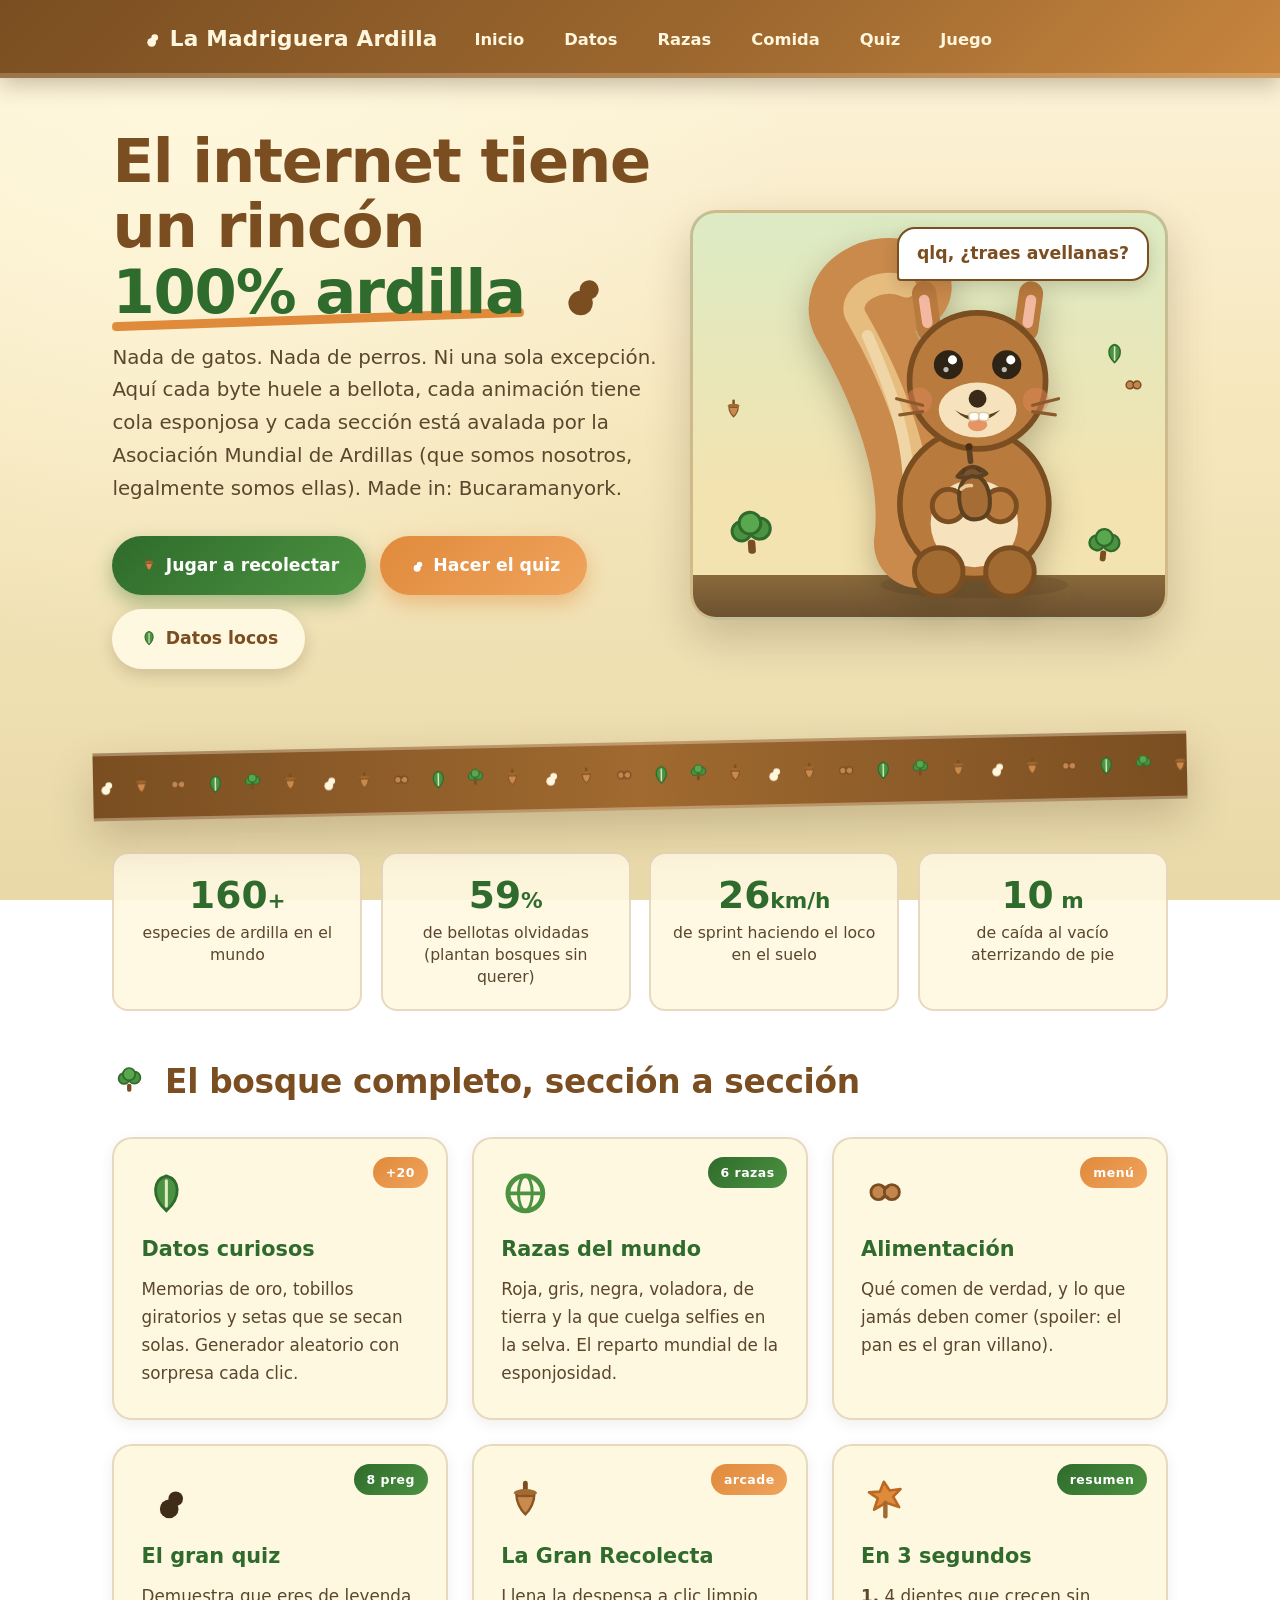
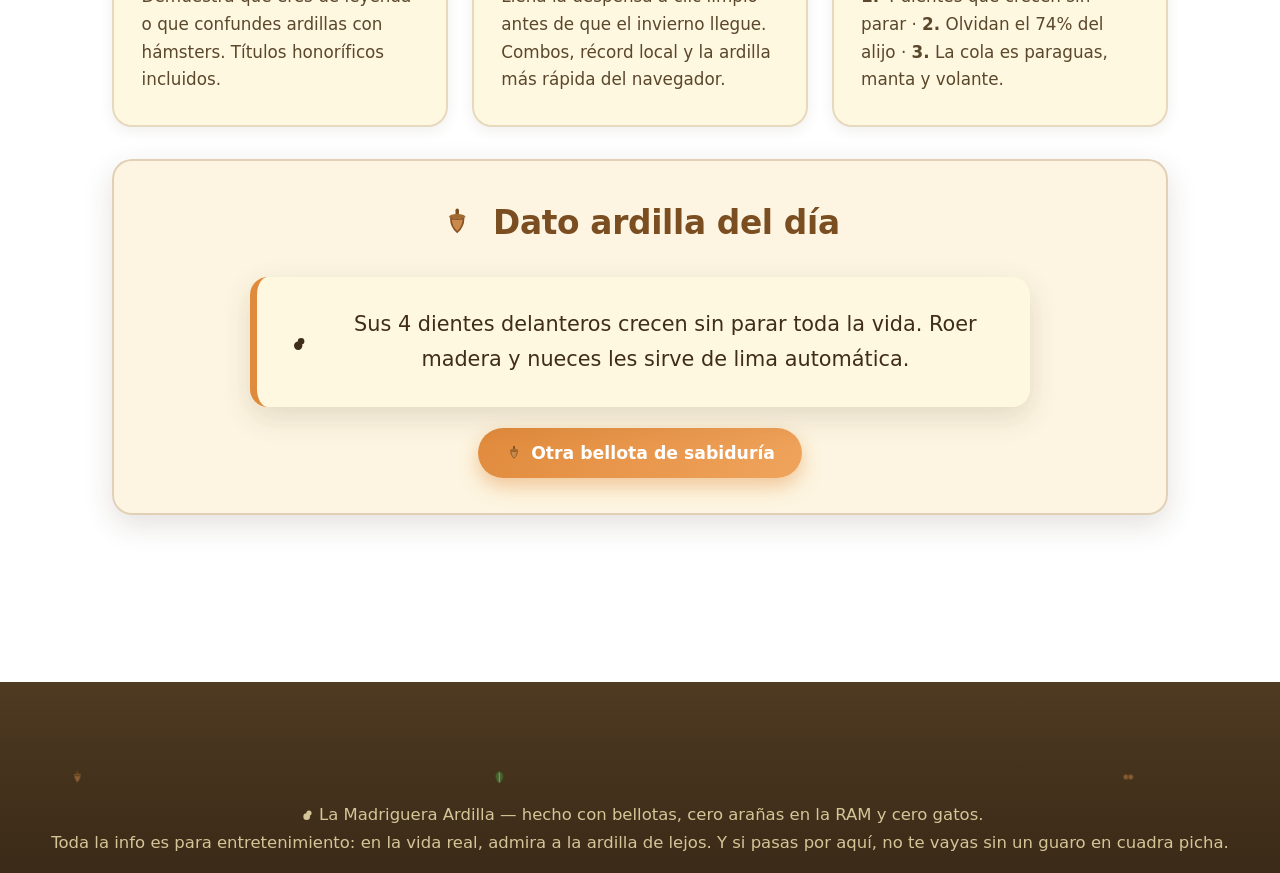
==== index.html @ 9e5cf8ba "Madriguera Ardilla: sitio ardilla pixel con jerga santandereana (Bucaramanyork)" ====
<!DOCTYPE html>
<html lang="es">
<head>
  <meta charset="UTF-8">
  <meta name="viewport" content="width=device-width, initial-scale=1.0">
  <title>La Madriguera Ardilla — el rincón 100% ardilla</title>
  <!-- favicon pixel art de Sara -->
  <link rel="icon" type="image/png" sizes="16x16" href="squirreeeel-favicon-16.png">
  <link rel="icon" type="image/png" sizes="32x32" href="squirreeeel-favicon-32.png">
  <link rel="icon" type="image/png" href="squirreeeel-favicon.png">
  <link rel="stylesheet" href="style.css">
</head>
<body>
  <span class="hoja-cae"><svg class='ico' aria-hidden='true'><use href='#i-hoja'/></svg></span><span class="hoja-cae"><svg class='ico' aria-hidden='true'><use href='#i-bellota'/></svg></span>
  <span class="hoja-cae"><svg class='ico' aria-hidden='true'><use href='#i-hoja-arce'/></svg></span><span class="hoja-cae"><svg class='ico' aria-hidden='true'><use href='#i-bellota'/></svg></span>
  <span class="hoja-cae"><svg class='ico' aria-hidden='true'><use href='#i-hoja'/></svg></span><span class="hoja-cae"><svg class='ico' aria-hidden='true'><use href='#i-hoja-arce'/></svg></span>

  <header>
    <nav>
      <a class="brand" href="index.html"><span class="logo-emoji"><svg class='ico' aria-hidden='true'><use href='#i-ardilla'/></svg></span> La Madriguera Ardilla</a>
      <a class="enlace" href="index.html">Inicio</a>
      <a class="enlace" href="datos.html">Datos</a>
      <a class="enlace" href="razas.html">Razas</a>
      <a class="enlace" href="comida.html">Comida</a>
      <a class="enlace" href="quiz.html">Quiz</a>
      <a class="enlace" href="juego.html">Juego</a>
    </nav>
    <div class="barra-scroll"><i id="barra"></i></div>
  </header>

  <main>
    <section class="hero">
      <div class="revelar visible">
        <h1>El internet tiene un rincón <span class="subraya">100% ardilla</span> <svg class='ico' aria-hidden='true'><use href='#i-ardilla'/></svg></h1>
        <p class="texto-hero">
          Nada de gatos. Nada de perros. Ni una sola excepción. Aquí cada byte huele a
          bellota, cada animación tiene cola esponjosa y cada sección está avalada por
          la Asociación Mundial de Ardillas (que somos nosotros, legalmente somos ellas). Made in: Bucaramanyork.
        </p>
        <div class="botones">
          <a class="btn btn-verde" href="juego.html"><span class="aguijon"><svg class='ico' aria-hidden='true'><use href='#i-bellota'/></svg></span> Jugar a recolectar</a>
          <a class="btn btn-naranja" href="quiz.html"><span class="aguijon"><svg class='ico' aria-hidden='true'><use href='#i-ardilla'/></svg></span> Hacer el quiz</a>
          <a class="btn btn-crema" href="datos.html"><span class="aguijon"><svg class='ico' aria-hidden='true'><use href='#i-hoja'/></svg></span> Datos locos</a>
        </div>
      </div>

      <div class="escena revelar visible">
        <span class="flotador" style="left:6%;bottom:46%;animation-delay:0.6s"><svg class='ico' aria-hidden='true'><use href='#i-bellota'/></svg></span>
        <span class="flotador" style="right:8%;top:30%;animation-delay:1.4s"><svg class='ico' aria-hidden='true'><use href='#i-hoja'/></svg></span>
        <span class="flotador" style="right:4%;bottom:52%;animation-delay:2s"><svg class='ico' aria-hidden='true'><use href='#i-cacahuete'/></svg></span>
        <span class="arbol"><svg class='ico' aria-hidden='true'><use href='#i-arbol'/></svg></span>
        <span class="arbol arbol2"><svg class='ico' aria-hidden='true'><use href='#i-arbol'/></svg></span>
        <div class="burbuja">qlq, ¿traes avellanas?</div>
                <svg class="mascota" viewBox="-5 0 210 228" xmlns="http://www.w3.org/2000/svg" role="img" aria-label="Ardilla mascota animada">
          <ellipse cx="128" cy="218" rx="58" ry="8" fill="#3a2a18" opacity="0.14"/>
          <g id="cola">
            <path d="M94 192 C 100 148 80 96 56 54 C 46 40 70 26 86 34" fill="none" stroke="#c98a4b" stroke-width="56" stroke-linecap="round"/>
            <path d="M94 192 C 100 148 80 96 56 54 C 46 40 70 26 86 34" fill="none" stroke="#e7bd7f" stroke-width="13" stroke-linecap="round"/>
            <path d="M87 170 C 90 134 78 100 62 64" fill="none" stroke="#f0d6a6" stroke-width="7" stroke-linecap="round"/>
          </g>
          <g id="cuerpo">
            <circle cx="128" cy="168" r="46" fill="#b97a3e" stroke="#7a4e21" stroke-width="3.5"/>
            <circle cx="128" cy="180" r="27" fill="#f6e3bd"/>
            <circle cx="106" cy="210" r="15" fill="#a06a30" stroke="#7a4e21" stroke-width="3"/>
            <circle cx="150" cy="210" r="15" fill="#a06a30" stroke="#7a4e21" stroke-width="3"/>
          </g>
          <g id="orejas">
            <path d="M100 60 L 97 38" stroke="#b97a3e" stroke-width="15" stroke-linecap="round" fill="none"/>
            <path d="M160 60 L 163 38" stroke="#b97a3e" stroke-width="15" stroke-linecap="round" fill="none"/>
            <path d="M99 56 L 97 42" stroke="#f2b8a0" stroke-width="6.5" stroke-linecap="round" fill="none"/>
            <path d="M161 56 L 163 42" stroke="#f2b8a0" stroke-width="6.5" stroke-linecap="round" fill="none"/>
          </g>
          <g id="cabeza">
            <circle cx="130" cy="92" r="42" fill="#b97a3e" stroke="#7a4e21" stroke-width="3.5"/>
            <ellipse cx="130" cy="110" rx="24" ry="17" fill="#f6e3bd"/>
            <circle cx="130" cy="103" r="5.5" fill="#3a2a18"/>
            <path d="M116 110 Q 128 118 144 110 Q 130 124 116 110 Z" fill="#5d4222"/>
            <ellipse cx="130" cy="119" rx="6" ry="4" fill="#e58a5a" opacity="0.9"/>
            <rect x="124.5" y="111.5" width="6" height="5" rx="1.8" fill="#fffdf4" stroke="#d8c9a8" stroke-width="0.8" transform="rotate(-5 127.5 111.5)"/>
            <rect x="131" y="111.5" width="6" height="5" rx="1.8" fill="#fffdf4" stroke="#d8c9a8" stroke-width="0.8" transform="rotate(5 134 111.5)"/>
            <g id="ojos">
              <circle cx="112" cy="82" r="9" fill="#2e2416"/>
              <circle cx="114.5" cy="79" r="2.8" fill="#fff"/>
              <circle cx="110.5" cy="85" r="1.6" fill="#fff" opacity="0.7"/>
              <circle cx="148" cy="82" r="9" fill="#2e2416"/>
              <circle cx="150.5" cy="79" r="2.8" fill="#fff"/>
              <circle cx="146.5" cy="85" r="1.6" fill="#fff" opacity="0.7"/>
            </g>
            <circle cx="94" cy="104" r="8" fill="#e58a5a" opacity="0.45"/>
            <circle cx="166" cy="104" r="8" fill="#e58a5a" opacity="0.45"/>
            <path d="M96 107 L 80 103 M96 111 L 82 113 M164 107 L 180 103 M164 111 L 178 113" stroke="#8a5a2b" stroke-width="2" fill="none" stroke-linecap="round"/>
          </g>
          <g id="brazos">
            <path d="M103 150 Q 101 164 113 169" stroke="#b97a3e" stroke-width="12" fill="none" stroke-linecap="round"/>
            <path d="M153 150 Q 155 164 143 169" stroke="#b97a3e" stroke-width="12" fill="none" stroke-linecap="round"/>
            <circle cx="112" cy="169" r="10" fill="#b97a3e" stroke="#7a4e21" stroke-width="3"/>
            <circle cx="144" cy="169" r="10" fill="#b97a3e" stroke="#7a4e21" stroke-width="3"/>
            <g transform="rotate(-6 128 164)">
              <path d="M128 150 C 117 152 117 170 121 174.5 C 124 178.5 132 178.5 135 174.5 C 139 170 139 152 128 150 Z" fill="#a56d35" stroke="#5d4222" stroke-width="2.5" stroke-linejoin="round"/>
              <path d="M119 150 Q 128 140 137 150 Q 131.5 152.5 128 150.5 Q 124.5 152.5 119 150 Z" fill="#7a5230" stroke="#5d4222" stroke-width="2.5" stroke-linejoin="round"/>
              <path d="M128 141.5 L 128 133" stroke="#5d4222" stroke-width="3.5" stroke-linecap="round"/>
              <circle cx="128" cy="132.5" r="2.2" fill="#4a2f15"/>
              <path d="M122 149 L 124.5 146 M133.5 149 L 131 146" stroke="#4a2f15" stroke-width="1.5" opacity="0.5"/>
              <path d="M120.5 158 Q 123.5 155.5 127 156.5" stroke="#f0cd9a" stroke-width="2.2" fill="none" stroke-linecap="round" opacity="0.95"/>
            </g>
          </g>
        </svg>
      </div>
    </section>

    <div class="cenefa"><div class="cinta" id="cinta">
      <svg class='ico' aria-hidden='true'><use href='#i-ardilla'/></svg> <svg class='ico' aria-hidden='true'><use href='#i-bellota'/></svg> <svg class='ico' aria-hidden='true'><use href='#i-cacahuete'/></svg> <svg class='ico' aria-hidden='true'><use href='#i-hoja'/></svg> <svg class='ico' aria-hidden='true'><use href='#i-arbol'/></svg> <svg class='ico' aria-hidden='true'><use href='#i-bellota'/></svg> <svg class='ico' aria-hidden='true'><use href='#i-ardilla'/></svg> <svg class='ico' aria-hidden='true'><use href='#i-bellota'/></svg> <svg class='ico' aria-hidden='true'><use href='#i-cacahuete'/></svg> <svg class='ico' aria-hidden='true'><use href='#i-hoja'/></svg> <svg class='ico' aria-hidden='true'><use href='#i-arbol'/></svg> <svg class='ico' aria-hidden='true'><use href='#i-bellota'/></svg> <svg class='ico' aria-hidden='true'><use href='#i-ardilla'/></svg> <svg class='ico' aria-hidden='true'><use href='#i-bellota'/></svg> <svg class='ico' aria-hidden='true'><use href='#i-cacahuete'/></svg> <svg class='ico' aria-hidden='true'><use href='#i-hoja'/></svg> <svg class='ico' aria-hidden='true'><use href='#i-arbol'/></svg> <svg class='ico' aria-hidden='true'><use href='#i-bellota'/></svg> <svg class='ico' aria-hidden='true'><use href='#i-ardilla'/></svg> <svg class='ico' aria-hidden='true'><use href='#i-bellota'/></svg> <svg class='ico' aria-hidden='true'><use href='#i-cacahuete'/></svg> <svg class='ico' aria-hidden='true'><use href='#i-hoja'/></svg> <svg class='ico' aria-hidden='true'><use href='#i-arbol'/></svg> <svg class='ico' aria-hidden='true'><use href='#i-bellota'/></svg>
    </div></div>

    <section class="stats" id="stats">
      <div class="stat"><div class="num"><span data-contador="200">0</span><em>+</em></div><div class="rotulo">especies de ardilla en el mundo</div></div>
      <div class="stat"><div class="num"><span data-contador="74">0</span><em>%</em></div><div class="rotulo">de bellotas olvidadas (plantan bosques sin querer)</div></div>
      <div class="stat"><div class="num"><span data-contador="32">0</span><em>km/h</em></div><div class="rotulo">de sprint haciendo el loco en el suelo</div></div>
      <div class="stat"><div class="num"><span data-contador="12">0</span><em> m</em></div><div class="rotulo">de caída al vacío aterrizando de pie</div></div>
    </section>

    <h2 class="revelar" style="margin-top:2.8rem"><span class="emoji-grande"><svg class='ico' aria-hidden='true'><use href='#i-arbol'/></svg></span> El bosque completo, sección a sección</h2>
    <div class="cartas">
      <a class="carta revelar" href="datos.html">
        <span class="etiqueta naranja">+20</span>
        <span class="icono-em"><svg class='ico' aria-hidden='true'><use href='#i-hoja'/></svg></span>
        <h3>Datos curiosos</h3>
        <p>Memorias de oro, tobillos giratorios y setas que se secan solas. Generador aleatorio con sorpresa cada clic.</p>
        <span class="flecha">→</span>
      </a>
      <a class="carta revelar" href="razas.html">
        <span class="etiqueta">6 razas</span>
        <span class="icono-em"><svg class='ico' aria-hidden='true'><use href='#i-mundo'/></svg></span>
        <h3>Razas del mundo</h3>
        <p>Roja, gris, negra, voladora, de tierra y la que cuelga selfies en la selva. El reparto mundial de la esponjosidad.</p>
        <span class="flecha">→</span>
      </a>
      <a class="carta revelar" href="comida.html">
        <span class="etiqueta naranja">menú</span>
        <span class="icono-em"><svg class='ico' aria-hidden='true'><use href='#i-cacahuete'/></svg></span>
        <h3>Alimentación</h3>
        <p>Qué comen de verdad, y lo que jamás deben comer (spoiler: el pan es el gran villano).</p>
        <span class="flecha">→</span>
      </a>
      <a class="carta revelar" href="quiz.html">
        <span class="etiqueta">8 preg</span>
        <span class="icono-em"><svg class='ico' aria-hidden='true'><use href='#i-ardilla'/></svg></span>
        <h3>El gran quiz</h3>
        <p>Demuestra que eres de leyenda o que confundes ardillas con hámsters. Títulos honoríficos incluidos.</p>
        <span class="flecha">→</span>
      </a>
      <a class="carta revelar" href="juego.html">
        <span class="etiqueta naranja">arcade</span>
        <span class="icono-em"><svg class='ico' aria-hidden='true'><use href='#i-bellota'/></svg></span>
        <h3>La Gran Recolecta</h3>
        <p>Llena la despensa a clic limpio antes de que el invierno llegue. Combos, récord local y la ardilla más rápida del navegador.</p>
        <span class="flecha">→</span>
      </a>
      <div class="carta revelar">
        <span class="etiqueta">resumen</span>
        <span class="icono-em"><svg class='ico' aria-hidden='true'><use href='#i-hoja-arce'/></svg></span>
        <h3>En 3 segundos</h3>
        <p><strong>1.</strong> 4 dientes que crecen sin parar · <strong>2.</strong> Olvidan el 74% del alijo · <strong>3.</strong> La cola es paraguas, manta y volante.</p>
      </div>
    </div>

    <div class="panel centrado mt-2 revelar">
      <h2><span class="emoji-grande"><svg class='ico' aria-hidden='true'><use href='#i-bellota'/></svg></span> Dato ardilla del día</h2>
      <div class="tarjeton-dato" id="dato-dia"><svg class='ico' aria-hidden='true'><use href='#i-ardilla'/></svg> <svg class='ico' aria-hidden='true'><use href='#i-flecha'/></svg> Cargando bellota de sabiduría...</div>
      <button class="btn btn-naranja" onclick="nuevoDato()"><span class="aguijon"><svg class='ico' aria-hidden='true'><use href='#i-bellota'/></svg></span> Otra bellota de sabiduría</button>
    </div>
  </main>

  <footer>
    <div class="pista">
      <span class="motivo" style="left:4%"><svg class='ico' aria-hidden='true'><use href='#i-bellota'/></svg></span>
      <span class="motivo" style="left:38%;animation-delay:0.8s"><svg class='ico' aria-hidden='true'><use href='#i-hoja'/></svg></span>
      <span class="motivo" style="right:10%;animation-delay:1.6s"><svg class='ico' aria-hidden='true'><use href='#i-cacahuete'/></svg></span>
      <span class="corredor"><svg class='ico' aria-hidden='true'><use href='#i-ardilla'/></svg><svg class='ico' aria-hidden='true'><use href='#i-viento'/></svg></span>
    </div>
    <p class="firma"><svg class='ico' aria-hidden='true'><use href='#i-ardilla'/></svg> La Madriguera Ardilla — hecho con bellotas, cero arañas en la RAM y cero gatos.<br>Toda la info es para entretenimiento: en la vida real, admira a la ardilla de lejos. Y si pasas por aquí, no te vayas sin un guaro en cuadra picha.</p>
  </footer>

  <button class="volver-arriba" id="arriba" title="Subir"><svg class='ico' aria-hidden='true'><use href='#i-subir'/></svg></button>

  <svg xmlns="http://www.w3.org/2000/svg" style="display:none" aria-hidden="true"><defs><symbol id="i-ardilla" viewBox="0 0 24 24"><path d="M5.2 20 C 2.6 13, 8 5.2, 13.4 7.6 C 15.9 8.7, 16.2 12.2, 13.6 13.4" fill="none" stroke-width="5" stroke-linecap="round"/><circle cx="13.4" cy="16.2" r="4.6"/><circle cx="16.6" cy="11.2" r="3.6"/><path d="M15.6 8.2 Q15.3 5.6 16.6 4.6" fill="none" stroke-width="2.2" stroke-linecap="round"/><circle cx="18.2" cy="10.6" r="1"/></symbol><symbol id="i-bellota" viewBox="0 0 24 24"><path d="M12 6.6 V3.6" stroke="#7a4e21" stroke-width="2.4" stroke-linecap="round" fill="none"/><path d="M6.2 8.6 C 6.4 5.6, 17.6 5.6, 17.8 8.6 C 14.8 9.7, 9.2 9.7, 6.2 8.6 Z" fill="#a06a30"/><path d="M7.6 9.4 C 7.6 12.5, 9.4 16.6, 12 18.9 C 14.6 16.6, 16.4 12.5, 16.4 9.4 C 14.6 10, 9.4 10, 7.6 9.4 Z" fill="#c98a4b" stroke="#8a5426" stroke-width="1.2"/></symbol><symbol id="i-cacahuete" viewBox="0 0 24 24"><circle cx="8.6" cy="11.4" r="3.7" fill="#c4864f" stroke="#7a4e21" stroke-width="1.4"/><circle cx="15.2" cy="11.4" r="3.7" fill="#c4864f" stroke="#7a4e21" stroke-width="1.4"/><path d="M10.2 8.2 C 10.8 9.8, 13 9.8, 13.6 8.2" fill="none" stroke="#7a4e21" stroke-width="1.2"/><path d="M10.2 14.6 C 10.8 13, 13 13, 13.6 14.6" fill="none" stroke="#7a4e21" stroke-width="1.2"/></symbol><symbol id="i-hoja" viewBox="0 0 24 24"><path d="M12 3.4 C 5.6 5.2, 4.2 13.6, 12 20.6 C 19.8 13.6, 18.4 5.2, 12 3.4 Z" fill="#4c9341" stroke="#2f6b2c" stroke-width="1.4"/><path d="M12 5.8 V18.2" stroke="#dcebc4" stroke-width="1.5" stroke-linecap="round" fill="none"/></symbol><symbol id="i-hoja-arce" viewBox="0 0 24 24"><g transform="rotate(-6 12 10)"><path d="M12 2.8 L14.4 7.4 L19.8 7.2 L15.8 10.6 L18.2 16 L12 13.2 L5.8 16 L8.2 10.6 L4.2 7.2 L9.6 7.4 Z" fill="#e08a3c" stroke="#b96a22" stroke-width="1.3" stroke-linejoin="round"/></g><path d="M12 13.2 V19.8" stroke="#a06a30" stroke-width="2.2" stroke-linecap="round" fill="none"/></symbol><symbol id="i-arbol" viewBox="0 0 24 24"><rect x="10.5" y="13" width="3" height="5.6" rx="1.3" fill="#7a4e21"/><circle cx="8.4" cy="9.4" r="3.8" fill="#4c9341" stroke="#2f6b2c" stroke-width="1.2"/><circle cx="15.6" cy="8.8" r="4.2" fill="#4c9341" stroke="#2f6b2c" stroke-width="1.2"/><circle cx="11.9" cy="6.4" r="4.3" fill="#5aa84d" stroke="#2f6b2c" stroke-width="1.2"/></symbol><symbol id="i-pino" viewBox="0 0 24 24"><path d="M12 2.6 L3.6 10.4 H20.4 Z" fill="#4c9341" stroke="#2f6b2c" stroke-width="1.2" stroke-linejoin="round"/><path d="M12 8.4 L3.2 16.4 H20.8 Z" fill="#4c9341" stroke="#2f6b2c" stroke-width="1.2" stroke-linejoin="round"/><rect x="10.3" y="15.8" width="3.4" height="5" rx="1.3" fill="#7a4e21"/></symbol><symbol id="i-seta" viewBox="0 0 24 24"><path d="M4.6 9.4 C 4.6 4.6, 19.4 4.6, 19.4 9.4 C 16.4 10.8, 7.6 10.8, 4.6 9.4 Z" fill="#b1522e" stroke="#8a3c1e" stroke-width="1.3"/><circle cx="9.2" cy="6.8" r="1.4" fill="#f6e3bd"/><circle cx="14.8" cy="7.4" r="1.3" fill="#f6e3bd"/><rect x="10.2" y="9.4" width="3.6" height="7.6" rx="1.7" fill="#f6e3bd" stroke="#d8c19a" stroke-width="1.1"/></symbol><symbol id="i-parapente" viewBox="0 0 24 24"><path d="M4 7.4 C 4 2.8, 20 2.8, 20 7.4 C 13.8 5.2, 10.2 5.2, 4 7.4 Z" fill="#e08a3c" stroke="#b96a22" stroke-width="1.2"/><path d="M5.8 7.4 L9.4 12.4 M18.2 7.4 L14.6 12.4" fill="none" stroke="#7a4e21" stroke-width="1.5"/><path d="M14.6 14 C 16 13.4, 16.6 12, 16 10.8" fill="none" stroke="#b97a3e" stroke-width="2.2" stroke-linecap="round"/><circle cx="12" cy="14.8" r="2.7" fill="#b97a3e"/><circle cx="12" cy="11.9" r="2" fill="#b97a3e"/></symbol><symbol id="i-huella" viewBox="0 0 24 24"><circle cx="4.8" cy="9" r="1.8" fill="#7a4e21"/><circle cx="9.4" cy="7.8" r="1.8" fill="#7a4e21"/><circle cx="13.8" cy="7.8" r="1.8" fill="#7a4e21"/><circle cx="18.4" cy="9" r="1.8" fill="#7a4e21"/><ellipse cx="11.8" cy="16.6" rx="5" ry="4" fill="#7a4e21"/></symbol><symbol id="i-rama" viewBox="0 0 24 24"><path d="M3.4 19.4 C 9 15.4, 15 12.4, 21.4 8.6" fill="none" stroke="#7a4e21" stroke-width="2.6" stroke-linecap="round"/><ellipse cx="9.4" cy="13.4" rx="3.2" ry="1.7" transform="rotate(-38 9.4 13.4)" fill="#4c9341"/><ellipse cx="15.8" cy="10.4" rx="3.4" ry="1.8" transform="rotate(-28 15.8 10.4)" fill="#4c9341"/><ellipse cx="18.8" cy="8.8" rx="2.7" ry="1.5" transform="rotate(-22 18.8 8.8)" fill="#7db356"/></symbol><symbol id="i-brote" viewBox="0 0 24 24"><path d="M12 18.6 V8.6" stroke="#2f6b2c" stroke-width="2.2" stroke-linecap="round" fill="none"/><ellipse cx="7.6" cy="7" rx="3" ry="1.7" transform="rotate(-30 7.6 7)" fill="#4c9341"/><ellipse cx="16.2" cy="8.4" rx="3.2" ry="1.8" transform="rotate(25 16.2 8.4)" fill="#7db356"/><path d="M8.8 20.6 H15.2" stroke="#a06a30" stroke-width="2" stroke-linecap="round"/></symbol><symbol id="i-mundo" viewBox="0 0 24 24"><circle cx="12" cy="12" r="8.6" fill="none" stroke="#4c9341" stroke-width="2.4"/><ellipse cx="12" cy="12" rx="3.4" ry="8.4" fill="none" stroke="#4c9341" stroke-width="1.5"/><path d="M4.4 12 H19.6" stroke="#4c9341" stroke-width="1.8"/></symbol><symbol id="i-corazon" viewBox="0 0 24 24"><path d="M12 19.8 C 4.2 14.2, 2.6 7.8, 6.6 5.6 C 9 4.2, 12 6, 12 8.4 C 12 6, 15 4.2, 17.4 5.6 C 21.4 7.8, 19.8 14.2, 12 19.8 Z" fill="#d9613f"/></symbol><symbol id="i-copo" viewBox="0 0 24 24"><path d="M12 2.4 V21.6 M2.4 12 H21.6 M5.4 5.4 L18.6 18.6 M18.6 5.4 L5.4 18.6" fill="none" stroke="#9cc4d8" stroke-width="2.2" stroke-linecap="round"/></symbol><symbol id="i-gota" viewBox="0 0 24 24"><path d="M12 2.6 C 16.8 9.2, 19 13.4, 19 15.8 C 19 19, 15.9 21.4, 12 21.4 C 8.1 21.4, 5 19, 5 15.8 C 5 13.4, 7.2 9.2, 12 2.6 Z" fill="#8fb4c8" stroke="#5f8ca6" stroke-width="1.3"/><path d="M7.4 17.8 C 7.4 15.6, 9 13.4, 11.4 13" fill="none" stroke="#eaf4fa" stroke-width="1.5" stroke-linecap="round"/></symbol><symbol id="i-flor" viewBox="0 0 24 24"><circle cx="12" cy="6.6" r="2.7" fill="#ffd37a"/><circle cx="6.9" cy="13.7" r="2.7" fill="#ffd37a"/><circle cx="6.9" cy="10.3" r="2.7" fill="#ffd37a"/><circle cx="17.1" cy="10.3" r="2.7" fill="#ffd37a"/><circle cx="17.1" cy="13.7" r="2.7" fill="#ffd37a"/><circle cx="12" cy="12" r="2.9" fill="#e08a3c"/></symbol><symbol id="i-diente" viewBox="0 0 24 24"><path d="M7 6.4 C 7 4.2, 17 4.2, 17 6.4 L 17.2 11 C 16.4 13.8, 14.6 15.6, 13.4 18.4 L 12 15.2 L 10.6 18.4 C 9.4 15.6, 7.6 13.8, 6.8 11 Z" fill="#faf3dd" stroke="#d8c9a8" stroke-width="1.4"/></symbol><symbol id="i-cola" viewBox="0 0 24 24"><path d="M5.6 19.6 C 3.2 13.6, 7.6 7.6, 13 9.2 C 16.6 10.2, 17.6 14.4, 14.8 16.6" fill="none" stroke="#b97a3e" stroke-width="4.4" stroke-linecap="round"/></symbol><symbol id="i-tableta" viewBox="0 0 24 24"><rect x="3.6" y="6.6" width="16.8" height="10.8" rx="2.2" fill="#9a6a34" stroke="#7a4e21" stroke-width="1.4"/><path d="M9 7.2 V16.8 M15 7.2 V16.8 M3.6 12 H20.4" stroke="#7a4e21" stroke-width="1.1"/></symbol><symbol id="i-aviso" viewBox="0 0 24 24"><path d="M12 3.4 L22 19.8 H2 Z" fill="#e08a3c" stroke="#b96a22" stroke-width="1.4" stroke-linejoin="round"/><rect x="10.9" y="8.6" width="2.2" height="5.4" rx="1.1" fill="#fff8e0"/><circle cx="12" cy="16.6" r="1.3" fill="#fff8e0"/></symbol><symbol id="i-si" viewBox="0 0 24 24"><path d="M4.8 12.6 L10 18 L19.2 6" fill="none" stroke="#2f6b2c" stroke-width="3.4" stroke-linecap="round" stroke-linejoin="round"/></symbol><symbol id="i-no" viewBox="0 0 24 24"><path d="M6.6 6.6 L17.4 17.4 M17.4 6.6 L6.6 17.4" fill="none" stroke="#d9613f" stroke-width="3.4" stroke-linecap="round"/></symbol><symbol id="i-subir" viewBox="0 0 24 24"><path d="M12 3.2 L3.8 11.4 H7.4 V16.6 H16.6 V11.4 H20.2 Z"/></symbol><symbol id="i-flecha" viewBox="0 0 24 24"><path d="M3.4 12 H15.6 M10.4 6.8 L15.6 12 L10.4 17.2" fill="none" stroke-width="3" stroke-linecap="round" stroke-linejoin="round"/></symbol><symbol id="i-viento" viewBox="0 0 24 24"><path d="M4.4 7.6 Q 8 7.4 9.2 6 M3.2 12 Q 8.6 12 10.6 10.6 M5.2 16.4 Q 10.6 16.6 12.8 15.2" fill="none" stroke-width="2.4" stroke-linecap="round"/></symbol><symbol id="i-roja" viewBox="0 0 24 24"><path d="M5.2 20 C 2.6 13, 8 5.2, 13.4 7.6 C 15.9 8.7, 16.2 12.2, 13.6 13.4" fill="none" stroke="#b1522e" stroke-width="5" stroke-linecap="round"/><circle cx="13.4" cy="16.2" r="4.6" fill="#b1522e" stroke="#8a4a24" stroke-width="1.3"/><circle cx="13.4" cy="17.6" r="2.8" fill="#f6e3bd"/><circle cx="16.6" cy="11.2" r="3.6" fill="#b1522e" stroke="#8a4a24" stroke-width="1.3"/><path d="M15.6 8.2 Q15.3 5.6 16.6 4.6" fill="none" stroke="#b1522e" stroke-width="2.2" stroke-linecap="round"/><circle cx="18.2" cy="10.6" r="1" fill="#3a2a18"/><circle cx="20" cy="11.9" r="0.85" fill="#3a2a18"/></symbol><symbol id="i-gris" viewBox="0 0 24 24"><path d="M5.2 20 C 2.6 13, 8 5.2, 13.4 7.6 C 15.9 8.7, 16.2 12.2, 13.6 13.4" fill="none" stroke="#7d848e" stroke-width="5" stroke-linecap="round"/><circle cx="13.4" cy="16.2" r="4.6" fill="#7d848e" stroke="#5d636d" stroke-width="1.3"/><circle cx="13.4" cy="17.6" r="2.8" fill="#efeee7"/><circle cx="16.6" cy="11.2" r="3.6" fill="#7d848e" stroke="#5d636d" stroke-width="1.3"/><path d="M15.6 8.2 Q15.3 5.6 16.6 4.6" fill="none" stroke="#7d848e" stroke-width="2.2" stroke-linecap="round"/><circle cx="18.2" cy="10.6" r="1" fill="#3a2a18"/><circle cx="20" cy="11.9" r="0.85" fill="#3a2a18"/></symbol><symbol id="i-voladora" viewBox="0 0 24 24"><path d="M5.2 20 C 2.6 13, 8 5.2, 13.4 7.6 C 15.9 8.7, 16.2 12.2, 13.6 13.4" fill="none" stroke="#6b4f3a" stroke-width="5" stroke-linecap="round"/><circle cx="13.4" cy="16.2" r="4.6" fill="#6b4f3a" stroke="#4a3a28" stroke-width="1.3"/><circle cx="13.4" cy="17.6" r="2.8" fill="#eadcb9"/><circle cx="16.6" cy="11.2" r="3.6" fill="#6b4f3a" stroke="#4a3a28" stroke-width="1.3"/><path d="M15.6 8.2 Q15.3 5.6 16.6 4.6" fill="none" stroke="#6b4f3a" stroke-width="2.2" stroke-linecap="round"/><circle cx="18.2" cy="10.6" r="1" fill="#3a2a18"/><circle cx="20" cy="11.9" r="0.85" fill="#3a2a18"/><path d="M13.2 13.2 C 17 13.8, 18.8 15.8, 19 19" fill="none" stroke="#b97a3e" stroke-width="3.6" stroke-linecap="round"/></symbol><symbol id="i-tierra" viewBox="0 0 24 24"><path d="M5.2 20 C 2.6 13, 8 5.2, 13.4 7.6 C 15.9 8.7, 16.2 12.2, 13.6 13.4" fill="none" stroke="#a06a30" stroke-width="5" stroke-linecap="round"/><circle cx="13.4" cy="16.2" r="4.6" fill="#a06a30" stroke="#7a4e21" stroke-width="1.3"/><circle cx="13.4" cy="17.6" r="2.8" fill="#e8d9b0"/><circle cx="16.6" cy="11.2" r="3.6" fill="#a06a30" stroke="#7a4e21" stroke-width="1.3"/><path d="M15.6 8.2 Q15.3 5.6 16.6 4.6" fill="none" stroke="#a06a30" stroke-width="2.2" stroke-linecap="round"/><circle cx="18.2" cy="10.6" r="1" fill="#3a2a18"/><circle cx="20" cy="11.9" r="0.85" fill="#3a2a18"/></symbol><symbol id="i-negra" viewBox="0 0 24 24"><path d="M5.2 20 C 2.6 13, 8 5.2, 13.4 7.6 C 15.9 8.7, 16.2 12.2, 13.6 13.4" fill="none" stroke="#3b3b44" stroke-width="5" stroke-linecap="round"/><circle cx="13.4" cy="16.2" r="4.6" fill="#3b3b44" stroke="#20202a" stroke-width="1.3"/><circle cx="13.4" cy="17.6" r="2.8" fill="#5a5a63"/><circle cx="16.6" cy="11.2" r="3.6" fill="#3b3b44" stroke="#20202a" stroke-width="1.3"/><path d="M15.6 8.2 Q15.3 5.6 16.6 4.6" fill="none" stroke="#3b3b44" stroke-width="2.2" stroke-linecap="round"/><circle cx="18.2" cy="10.6" r="1" fill="#c9c9d2"/><circle cx="20" cy="11.9" r="0.85" fill="#c9c9d2"/></symbol><symbol id="i-prevost" viewBox="0 0 24 24"><path d="M5.2 20 C 2.6 13, 8 5.2, 13.4 7.6 C 15.9 8.7, 16.2 12.2, 13.6 13.4" fill="none" stroke="#1f1f26" stroke-width="5" stroke-linecap="round"/><circle cx="13.4" cy="16.2" r="4.6" fill="#1f1f26" stroke="#111118" stroke-width="1.3"/><circle cx="13.4" cy="17.6" r="2.8" fill="#e08a3c"/><circle cx="16.6" cy="11.2" r="3.6" fill="#1f1f26" stroke="#111118" stroke-width="1.3"/><path d="M15.6 8.2 Q15.3 5.6 16.6 4.6" fill="none" stroke="#1f1f26" stroke-width="2.2" stroke-linecap="round"/><circle cx="18.2" cy="10.6" r="1" fill="#0e0e14"/><circle cx="20" cy="11.9" r="0.85" fill="#0e0e14"/><ellipse cx="17.9" cy="11.6" rx="1.9" ry="2.1" fill="#f6e3bd"/></symbol></defs></svg>
  <script>
    /* Marquee doble para bucle sin costuras */
    const cinta = document.getElementById("cinta");
    cinta.innerHTML += cinta.innerHTML;

    /* Barra de progreso de scroll */
    const barra = document.getElementById("barra");
    addEventListener("scroll", () => {
      const h = document.documentElement;
      barra.style.width = (h.scrollTop / (h.scrollHeight - h.clientHeight) * 100) + "%";
      document.getElementById("arriba").classList.toggle("visible", h.scrollTop > 600);
    }, { passive: true });
    document.getElementById("arriba").onclick = () => scrollTo({ top: 0, behavior: "smooth" });

    /* Reveal en scroll */
    const obs = new IntersectionObserver((es) => {
      es.forEach(e => { if (e.isIntersecting) { e.target.classList.add("visible"); obs.unobserve(e.target); } });
    }, { threshold: 0.15 });
    document.querySelectorAll(".revelar").forEach(el => obs.observe(el));

    /* Contadores animados */
    const obs2 = new IntersectionObserver((es) => {
      es.forEach(e => {
        if (!e.isIntersecting) return;
        const nums = e.target.querySelectorAll("[data-contador]");
        nums.forEach(n => {
          const meta = +n.dataset.contador, inicio = performance.now();
          const paso = (t) => {
            const p = Math.min(1, (t - inicio) / 1400);
            n.textContent = Math.round(meta * (1 - Math.pow(1 - p, 3)));
            if (p < 1) requestAnimationFrame(paso);
          };
          requestAnimationFrame(paso);
        });
        obs2.unobserve(e.target);
      });
    }, { threshold: 0.4 });
    obs2.observe(document.getElementById("stats"));

    /* Datos aleatorios */
    const DATOS = [
      "Las ardillas entierran bellotas una a una y olvidan hasta el 74%. Cada bosque nuevo tiene bellotas que plantó una ardilla distraída.",
      "Sus 4 dientes delanteros crecen sin parar toda la vida. Roer madera y nueces les sirve de lima automática.",
      "La cola de una ardilla es paraguas, manta, volante, sombrilla y teléfono de pelusa. Una navaja suiza con forma de nube.",
      "Pueden saltar hasta 4 metros: la distancia entre árboles pilla por sorpresa a ambos.",
      "Existen ardillas voladoras que planean hasta 90 metros con un pliegue de piel. El parapente ni se acerca.",
      "Giran los tobillos 180° para bajar de los árboles con la cabeza hacia abajo. Los bomberos toman nota.",
      "Ven en color y distinguen nueces maduras a distancia. También eligen las avellanas de tu despensa: no son coincidencias.",
      "En otoño, una sola ardilla puede esconder 10.000 frutos. El bosque, en primavera, sale ganando.",
      "Las grises urbanas abren comederos, cruzan cables de alta tensión y atracan a turistas. Son la evolución 2.0.",
      "Las ardillas rojas secan setas venenosas en las ramas y se las comen semanas después. MasterChef, nivel bosque.",
      "Una ardilla adulta pesa como una taza de café llena y aun así tumba comederos enteros con la mirada.",
      "Tienen llamadas de alarma distintas para halcones y para zorros: son bilingües del peligro.",
      "Nacen ciegas, sordas y sin pelo, y un mes y medio después ya corren por las ramas como si nada.",
      "En Japón hay ardillas que comen de la mano de los turistas. Reciben críticas de 5 estrellas en cola esponjosa.",
      "Su nido (drey) está a unos 9 metros del suelo y a veces lo construyen robándoselo a los pájaros. Desalojos exprés.",
      "Si las ves correr en zigzag por la calle, es que no tienen ni idea de cruzar: la culpa la tiene el cinturón de seguridad vegetal.",
      "Las ardillas se comunican con chasquidos y movimientos de cola. Su selfie más famosa es una nuez en las manos.",
      "Una ardilla puede frío, pero no hiberna del todo: se queda en modo mantenimiento y abre la despensa con pereza.",
      "En Siberia hay ardillas que han sobrevivido a -30 °C. Su cola funciona de edredón.",
      "Las ardillas no son vegetarianas estrictas: se comen algún que otro insecto para pillar proteína. Estilo freegan."
    ];
    function nuevoDato() {
      const el = document.getElementById("dato-dia");
      el.classList.remove("entra");
      void el.offsetWidth;
      el.innerHTML = "<svg class='ico' aria-hidden='true'><use href='#i-ardilla'/></svg> <svg class='ico' aria-hidden='true'><use href='#i-flecha'/></svg> " + DATOS[Math.floor(Math.random() * DATOS.length)];
      el.classList.add("entra");
    }
    nuevoDato();
  </script>
</body>
</html>
---- style.css ----
/* ============================================================
   LA MADRIGUERA ARDILLA — diseño 100% ardilla, 0 dependencias
   ============================================================ */
@font-face {
  font-family: 'Silkscreen';
  src: url('assets/Silkscreen-Regular.ttf') format('truetype');
  font-display: swap;
}

:root {
  --acu: #7a4e21;
  --acu-claro: #a06a30;
  --hoja: #2f6b2c;
  --hoja-claro: #4c9341;
  --hoja-fresca: #7db356;
  --crema: #fdf4dc;
  --crema-osc: #f1e3bd;
  --tinta: #3f2d18;
  --naranja: #e08a3c;
  --rojo-nuez: #d9613f;
  --sombra-suave: 0 10px 30px rgba(63, 45, 24, 0.14);
  --sombra-fuerte: 0 18px 44px rgba(63, 45, 24, 0.22);
  --radius: 20px;
}

* { margin: 0; padding: 0; box-sizing: border-box; }
html { scroll-behavior: smooth; }
body {
  font-family: "Segoe UI", system-ui, -apple-system, sans-serif;
  font-size: 17px;
  color: var(--tinta);
  line-height: 1.7;
  min-height: 100vh;
  background:
    radial-gradient(circle at 15% 5%, #fff8dd 0%, transparent 45%),
    linear-gradient(180deg, #fdf4dc 0%, #f6e7bd 45%, #e9d9a8 100%);
  background-attachment: fixed;
  overflow-x: hidden;
}

/* ---------- Hojas cayendo de fondo (ligero, 6 elementos) ---------- */
.hoja-cae {
  position: fixed;
  top: -40px;
  font-size: 1.6rem;
  z-index: 0;
  pointer-events: none;
  animation: desplomarse 14s linear infinite;
  opacity: 0.85;
}
.hoja-cae:nth-child(1) { left: 6%;  animation-delay: 0s;    animation-duration: 15s; }
.hoja-cae:nth-child(2) { left: 22%; animation-delay: 3s;    animation-duration: 13s; font-size: 1.2rem; }
.hoja-cae:nth-child(3) { left: 42%; animation-delay: 6s;    animation-duration: 17s; font-size: 2.1rem; }
.hoja-cae:nth-child(4) { left: 63%; animation-delay: 2s;    animation-duration: 14s; font-size: 1.3rem; }
.hoja-cae:nth-child(5) { left: 78%; animation-delay: 8s;    animation-duration: 16s; }
.hoja-cae:nth-child(6) { left: 90%; animation-delay: 5s;    animation-duration: 12s; font-size: 1.9rem; }
@keyframes desplomarse {
  0%   { transform: translateY(-60px) rotate(0deg); opacity: 0; }
  8%   { opacity: 0.9; }
  100% { transform: translateY(108vh) rotate(520deg); opacity: 0.6; }
}

/* ---------- Mascota ardilla ---------- */
.mascota {
  filter: drop-shadow(0 12px 16px rgba(63,45,24,0.3));
  animation: mascota-flotar 4.5s ease-in-out infinite;
  max-width: 100%;
}
@keyframes mascota-flotar {
  0%, 100% { transform: translateY(0) rotate(-1.2deg); }
  50%      { transform: translateY(-8px) rotate(1.2deg); }
}
#cola {
  transform-box: fill-box; transform-origin: 85% 100%;
  animation: cola-sway 2.6s ease-in-out infinite;
}
@keyframes cola-sway {
  0%, 100% { transform: rotate(-6deg); }
  50%      { transform: rotate(8deg); }
}
#cuerpo {
  transform-box: fill-box; transform-origin: 50% 95%;
  animation: panza 3s ease-in-out infinite;
}
@keyframes panza {
  0%, 100% { transform: translateY(0); }
  50%      { transform: translateY(-5px); }
}
#orejas {
  transform-box: fill-box; transform-origin: 50% 95%;
  animation: oreja-tk 4s ease-in-out infinite;
}
@keyframes oreja-tk {
  0%, 84%, 100% { transform: rotate(0); }
  90% { transform: rotate(-9deg); }
}
#ojos {
  transform-box: fill-box; transform-origin: 50% 50%;
  animation: parpadeo 4.2s infinite;
}
@keyframes parpadeo {
  0%, 90%, 100% { transform: scaleY(1); }
  93% { transform: scaleY(0.1); }
  96% { transform: scaleY(1); }
}
#brazos {
  transform-box: fill-box; transform-origin: 50% 10%;
  animation: agitar 3.4s ease-in-out infinite;
}
@keyframes agitar {
  0%, 100% { transform: rotate(0); }
  30%      { transform: rotate(7deg); }
  60%      { transform: rotate(-4deg); }
}

.flotador { position: absolute; animation: flotar 4s ease-in-out infinite; z-index: 2; pointer-events: none; }
@keyframes flotar {
  0%, 100% { transform: translateY(0) rotate(-8deg); }
  50%      { transform: translateY(-16px) rotate(8deg); }
}

/* ---------- Header ---------- */
header {
  position: sticky; top: 0; z-index: 100;
  background: linear-gradient(135deg, #7a4e21, #a06a30 60%, #c8863f);
  box-shadow: 0 6px 22px rgba(63, 45, 24, 0.3);
  padding: 0.25rem 0 0;
}
nav {
  max-width: 1040px; margin: 0 auto;
  display: flex; align-items: center; gap: 0.5rem; flex-wrap: wrap;
  padding: 0.85rem 1.2rem 0.7rem;
}
.brand {
  font-weight: 800; font-size: 1.35rem; color: #fff6dd;
  display: flex; align-items: center; gap: 0.5rem; letter-spacing: 0.01em;
  text-decoration: none; margin-right: 0.8rem;
}
.brand .logo-emoji { display: inline-block; animation: saltito 2.4s ease-in-out infinite; }
@keyframes saltito {
  0%, 100% { transform: translateY(0); }
  30%      { transform: translateY(-6px) rotate(-12deg); }
  60%      { transform: translateY(0) rotate(8deg); }
}
nav a.enlace {
  color: #fff6dd; text-decoration: none; font-weight: 600; font-size: 1.02rem;
  padding: 0.5rem 1rem; border-radius: 999px;
  transition: background 0.2s, transform 0.2s;
}
nav a.enlace:hover { background: rgba(255,246,221,0.2); transform: translateY(-1px); }
nav a.enlace.activo { background: #fff6dd; color: var(--acu); }
.barra-scroll {
  height: 5px; background: rgba(255,246,221,0.22); width: 100%;
}
.barra-scroll i {
  display: block; height: 100%; width: 0%;
  background: linear-gradient(90deg, #ffd37a, #ff9a3d);
  border-radius: 0 4px 4px 0;
  transition: width 0.1s linear;
}

/* ---------- Botones ---------- */
.btn {
  display: inline-flex; align-items: center; gap: 0.5rem;
  padding: 0.95rem 1.7rem; border-radius: 999px;
  text-decoration: none; font-weight: 700; font-size: 1.08rem;
  border: none; cursor: pointer; font-family: inherit;
  transition: transform 0.18s, box-shadow 0.18s, filter 0.18s;
}
.btn:hover { transform: translateY(-3px) scale(1.02); }
.btn:active { transform: translateY(0) scale(0.97); }
.btn-verde {
  background: linear-gradient(135deg, var(--hoja), var(--hoja-claro));
  color: #fff; box-shadow: 0 8px 20px rgba(47,107,44,0.4);
}
.btn-naranja {
  background: linear-gradient(135deg, var(--naranja), #f0a45c);
  color: #fff; box-shadow: 0 8px 20px rgba(224,138,60,0.45);
}
.btn-crema {
  background: #fff8e0; color: var(--acu);
  box-shadow: 0 6px 16px rgba(63,45,24,0.18);
}
.btn .aguijon { display: inline-block; transition: transform 0.2s; }
.btn:hover .aguijon { transform: rotate(-20deg) scale(1.25); }

/* ---------- Estructura ---------- */
main { max-width: 1100px; margin: 0 auto; padding: 3.2rem 1.4rem 5rem; position: relative; z-index: 1; }
h1 {} /* estilo por página */
.titulo-pagina { font-size: clamp(2.3rem, 5.5vw, 3.2rem); color: var(--acu); line-height: 1.2; margin-bottom: 0.6rem; }
.sub-pagina { color: #5a472c; font-size: 1.22rem; max-width: 720px; margin-bottom: 2.6rem; line-height: 1.62; }

h2 { font-size: 2.05rem; color: var(--acu); margin-bottom: 1.6rem; letter-spacing: -0.01em; }
h2 .emoji-grande { margin-right: 0.45rem; display: inline-block; }

.panel {
  background: rgba(253, 244, 220, 0.86);
  backdrop-filter: blur(6px);
  border: 2px solid rgba(122, 78, 33, 0.22);
  border-radius: var(--radius);
  box-shadow: var(--sombra-suave);
  padding: 2.2rem;
  margin-bottom: 2.4rem;
}

/* ---------- Reveal on scroll ---------- */
.revelar { opacity: 0; transform: translateY(30px); transition: opacity 0.7s ease, transform 0.7s ease; }
.revelar.visible { opacity: 1; transform: translateY(0); }
.revelar:nth-child(2) { transition-delay: 0.08s; }
.revelar:nth-child(3) { transition-delay: 0.16s; }
.revelar:nth-child(4) { transition-delay: 0.24s; }

/* ---------- Tarjetas ---------- */
.cartas { display: grid; grid-template-columns: repeat(auto-fit, minmax(270px, 1fr)); gap: 1.5rem; }
.carta {
  position: relative;
  background: #fff8e0;
  border: 2px solid rgba(122,78,33,0.18);
  border-radius: var(--radius);
  padding: 1.9rem 1.7rem;
  display: block; text-decoration: none; color: inherit;
  overflow: hidden;
  transition: transform 0.25s cubic-bezier(.34,1.56,.64,1), box-shadow 0.25s;
  box-shadow: 0 4px 14px rgba(63,45,24,0.08);
}
.carta:hover { transform: translateY(-8px) rotate(-0.6deg); box-shadow: var(--sombra-fuerte); }
.carta .icono-em {
  font-size: 2.9rem; line-height: 1; margin-bottom: 0.9rem;
  display: inline-block;
}
.carta:hover .icono-em { animation: agitar-activo 0.55s ease-in-out; }
@keyframes agitar-activo {
  0%, 100% { transform: rotate(0); }
  25% { transform: rotate(-18deg) scale(1.15); }
  50% { transform: rotate(14deg); }
  75% { transform: rotate(-8deg); }
}
.carta h3 { color: var(--hoja); font-size: 1.3rem; margin-bottom: 0.55rem; }
.carta p { color: #5a472c; font-size: 1.05rem; line-height: 1.65; }
.carta .flecha { position: absolute; right: 1.1rem; bottom: 1rem; opacity: 0; transform: translateX(-8px); transition: all 0.25s; color: var(--naranja); font-weight: 800; }
.carta:hover .flecha { opacity: 1; transform: translateX(0); }
.carta .etiqueta {
  position: absolute; top: 1.15rem; right: 1.15rem;
  background: linear-gradient(135deg, var(--hoja), var(--hoja-claro));
  color: #fff; font-size: 0.78rem; font-weight: 700;
  padding: 0.3rem 0.8rem; border-radius: 999px;
  letter-spacing: 0.04em;
}
.carta .etiqueta.naranja { background: linear-gradient(135deg, var(--naranja), #f0a45c); }

/* ---------- Marquesina ---------- */
.cenefa {
  margin: 2.6rem -1.2rem;
  transform: rotate(-1.2deg);
  background: linear-gradient(90deg, #7a4e21, #a06a30, #7a4e21);
  box-shadow: var(--sombra-fuerte);
  overflow: hidden;
  white-space: nowrap;
  border-top: 3px solid rgba(255,246,221,0.35);
  border-bottom: 3px solid rgba(255,246,221,0.35);
}
.cenefa .cinta {
  display: inline-block;
  padding: 0.8rem 0;
  font-size: 1.35rem;
  letter-spacing: 0.35em;
  color: #fff6dd;
  animation: deslizar 26s linear infinite;
}
@keyframes deslizar {
  from { transform: translateX(0); }
  to   { transform: translateX(-50%); }
}

/* ---------- Hero ---------- */
.hero {
  display: grid;
  grid-template-columns: 1.15fr 1fr;
  gap: 1.8rem;
  align-items: center;
  margin-bottom: 1rem;
}
.hero h1 {
  font-size: clamp(2.6rem, 6vw, 3.8rem);
  line-height: 1.08;
  letter-spacing: -0.02em;
  color: var(--acu);
  margin-bottom: 1rem;
}
.hero h1 .subraya {
  position: relative;
  color: var(--hoja);
  white-space: nowrap;
}
.hero h1 .subraya::after {
  content: "";
  position: absolute; left: 0; right: 0; bottom: 0.06em;
  height: 0.14em; background: var(--naranja); border-radius: 4px;
  transform: rotate(-2deg); z-index: -1;
  animation: subrayar 1.6s cubic-bezier(.22,1,.36,1) both;
}
@keyframes subrayar {
  from { transform: rotate(-2deg) scaleX(0); }
  to   { transform: rotate(-2deg) scaleX(1); }
}
.hero .texto-hero { color: #5a472c; font-size: 1.24rem; margin-bottom: 1.9rem; line-height: 1.65; }
.hero .botones { display: flex; gap: 0.85rem; flex-wrap: wrap; margin-bottom: 2rem; }
.escena {
  position: relative;
  background: linear-gradient(180deg, #dcebc4 0%, #f3e3b0 70%);
  border-radius: 26px;
  padding: 1.2rem 1.2rem 0.6rem;
  border: 3px solid rgba(122,78,33,0.28);
  box-shadow: var(--sombra-fuerte), inset 0 -8px 0 rgba(122,78,33,0.12);
  min-height: 370px;
  display: flex; align-items: flex-end; justify-content: center;
  overflow: visible;
}
.escena::after { /* tierra */
  content: "";
  position: absolute; left: 0; right: 0; bottom: 0; height: 42px;
  background: linear-gradient(180deg, #8a6a3c, #6d5130);
  border-radius: 0 0 23px 23px;
  z-index: 0;
}
.escena .arbol {
  position: absolute; left: 6%; bottom: 30px; z-index: 1; transform: rotate(-4deg);
  font-size: 3.6rem; animation: mecer 5s ease-in-out infinite;
}
.escena .arbol2 { left: auto; right: 8%; transform: rotate(5deg); font-size: 2.8rem; animation-delay: 1.2s; }
@keyframes mecer { 0%,100% { transform: rotate(-4deg); } 50% { transform: rotate(3deg); } }
.escena .flotador { font-size: 1.5rem; }
.escena .mascota { width: min(340px, 82%); position: relative; z-index: 2; margin-bottom: 6px; }

.burbuja {
  position: absolute; top: 14px; right: 16px; z-index: 3;
  background: #fff;
  border: 2.5px solid var(--acu);
  border-radius: 18px 18px 18px 4px;
  padding: 0.65rem 1.1rem;
  font-weight: 800; font-size: 1.08rem; color: var(--acu);
  box-shadow: 0 6px 16px rgba(63,45,24,0.18);
  animation: burbujita 3s ease-in-out infinite;
}
.burbuja::after {
  content: ""; position: absolute; left: -11px; bottom: 8px;
  border: 12px solid transparent; border-right-color: #fff;
  transform: rotate(15deg);
}
@keyframes burbujita { 0%,100% { transform: translateY(0) rotate(-1deg); } 50% { transform: translateY(-5px) rotate(1deg); } }

/* ---------- Stats counters ---------- */
.stats {
  display: grid; grid-template-columns: repeat(auto-fit, minmax(170px, 1fr));
  gap: 1.15rem; margin: 2.4rem 0 0.6rem;
  counter-reset: stats;
}
.stat {
  background: rgba(255,248,224,0.9);
  border: 2px solid rgba(122,78,33,0.18);
  border-radius: 16px; padding: 1.3rem 1rem; text-align: center;
  transition: transform 0.2s;
}
.stat:hover { transform: translateY(-4px); }
.stat .num { font-size: 2.35rem; font-weight: 900; color: var(--hoja); line-height: 1.1; }
.stat .num em { font-size: 1.35rem; font-style: normal; }
.stat .rotulo { font-size: 0.98rem; color: #5a472c; margin-top: 0.35rem; line-height: 1.4; }

/* ---------- Dato aleatorio ---------- */
.tarjeton-dato {
  background: #fff8e0;
  border-left: 7px solid var(--naranja);
  border-radius: 18px;
  padding: 1.7rem 1.8rem;
  box-shadow: var(--sombra-suave);
  min-height: 130px;
  display: flex; align-items: center; justify-content: center; text-align: center;
  font-size: 1.3rem;
  max-width: 780px; margin: 0 auto 1.3rem;
  position: relative;
}
.tarjeton-dato.entra { animation: entra-dato 0.5s cubic-bezier(.34,1.56,.64,1); }
@keyframes entra-dato {
  from { transform: rotate(-2deg) scale(0.94); opacity: 0; }
  to   { transform: rotate(0) scale(1); opacity: 1; }
}

/* ---------- Grid de datos ---------- */
.grid-datos { display: grid; grid-template-columns: repeat(auto-fill, minmax(320px, 1fr)); gap: 1.4rem; }
.ficha-dato {
  background: #fff8e0;
  border: 2px solid rgba(122,78,33,0.16);
  border-radius: 16px; padding: 1.6rem 1.5rem;
  display: grid; grid-template-columns: 52px 1fr; gap: 1.05rem; align-items: start;
  transition: transform 0.22s, border-color 0.22s, box-shadow 0.22s;
}
.ficha-dato:hover { transform: translateY(-5px) scale(1.01); border-color: var(--naranja); box-shadow: var(--sombra-suave); }
.ficha-dato .emoji-caja {
  font-size: 2rem; background: var(--crema-osc);
  width: 52px; height: 52px; border-radius: 12px;
  display: grid; place-items: center;
}
.ficha-dato h3 { font-size: 1.18rem; color: var(--hoja); margin-bottom: 0.35rem; }
.ficha-dato p { font-size: 1.05rem; color: #5a472c; line-height: 1.62; }

/* ---------- Razas ---------- */
.grid-razas { display: grid; grid-template-columns: repeat(auto-fill, minmax(320px, 1fr)); gap: 1.5rem; }
.ficha-raza {
  background: #fff8e0;
  border: 2px solid rgba(122,78,33,0.16);
  border-radius: var(--radius);
  padding: 1.8rem;
  display: flex; flex-direction: column;
  transition: transform 0.25s cubic-bezier(.34,1.56,.64,1), box-shadow 0.25s, border-color 0.25s;
  position: relative; overflow: hidden;
}
.ficha-raza::before {
  content: ""; position: absolute; inset: 0;
  background: radial-gradient(circle at 85% 12%, rgba(224,138,60,0.16), transparent 55%);
  opacity: 0; transition: opacity 0.3s;
}
.ficha-raza:hover { transform: translateY(-7px); box-shadow: var(--sombra-fuerte); border-color: var(--naranja); }
.ficha-raza:hover::before { opacity: 1; }
.ficha-raza .zona-emoji {
  font-size: 3.9rem; line-height: 1; margin-bottom: 0.9rem;
  display: inline-block; position: relative; z-index: 1;
}
.ficha-raza:hover .zona-emoji { animation: agitar-activo 0.6s ease-in-out; }
.ficha-raza h3 { color: var(--acu); font-size: 1.32rem; margin-bottom: 0.5rem; position: relative; z-index: 1; }
.ficha-raza .tags { display: flex; gap: 0.5rem; flex-wrap: wrap; margin-bottom: 0.9rem; position: relative; z-index: 1; }
.ficha-raza .tag {
  background: linear-gradient(135deg, var(--hoja), var(--hoja-claro));
  color: #fff; font-size: 0.78rem; font-weight: 700;
  padding: 0.28rem 0.75rem; border-radius: 999px;
}
.ficha-raza .tag.raro { background: linear-gradient(135deg, var(--naranja), #f0a45c); }
.ficha-raza p { font-size: 1.08rem; color: #5a472c; line-height: 1.65; position: relative; z-index: 1; flex: 1; }
.ficha-raza .dato-chico { font-size: 0.95rem; color: #7d6848; margin-top: 0.9rem; position: relative; z-index: 1; }

/* ---------- Comida ---------- */
.lista-si-no { display: grid; grid-template-columns: 1fr 1fr; gap: 1.6rem; }
.col { border-radius: 18px; padding: 1.8rem 1.7rem; }
.col ul { list-style: none; line-height: 2.15; font-size: 1.13rem; }
.col.si { background: rgba(47,107,44,0.1); border: 2.5px solid var(--hoja); }
.col.no { background: rgba(217,97,63,0.09); border: 2.5px solid var(--rojo-nuez); }
.col h3 { margin-bottom: 0.75rem; font-size: 1.3rem; }
.col.si h3 { color: var(--hoja); }
.col.no h3 { color: var(--rojo-nuez); }
.col.si li::before {
  content: ""; display: inline-block; width: 1.05em; height: 1.05em;
  margin-right: 0.35em; vertical-align: -0.18em;
  background: url('data:image/svg+xml;utf8,<svg xmlns="http://www.w3.org/2000/svg" viewBox="0 0 24 24"><path d="M4.5 12.5 L9.5 17.5 L19.5 6" fill="none" stroke="%232f6b2c" stroke-width="3.4" stroke-linecap="round" stroke-linejoin="round"/></svg>') no-repeat center / contain;
}
.col.no li::before {
  content: ""; display: inline-block; width: 1.05em; height: 1.05em;
  margin-right: 0.35em; vertical-align: -0.18em;
  background: url('data:image/svg+xml;utf8,<svg xmlns="http://www.w3.org/2000/svg" viewBox="0 0 24 24"><path d="M6 6 L18 18 M18 6 L6 18" fill="none" stroke="%23d9613f" stroke-width="3.4" stroke-linecap="round"/></svg>') no-repeat center / contain;
}
.alerta {
  background: rgba(224,138,60,0.14);
  border: 2.5px dashed var(--naranja);
  border-radius: 16px; padding: 1.35rem 1.6rem;
  margin: 1.8rem 0; font-size: 1.1rem; line-height: 1.65;
}
.bocadillos { display: grid; grid-template-columns: repeat(auto-fit, minmax(220px,1fr)); gap: 1.3rem; }
.bocadillo {
  background: #fff8e0; border: 2px solid rgba(122,78,33,0.16);
  border-radius: 16px; padding: 1.5rem 1.3rem; text-align: center;
  transition: transform 0.2s;
}
.bocadillo:hover { transform: translateY(-5px) rotate(-1deg); }
.bocadillo .em { font-size: 2.7rem; display: block; margin-bottom: 0.6rem; }
.bocadillo h4 { color: var(--hoja); margin-bottom: 0.35rem; font-size: 1.22rem; }
.bocadillo p { font-size: 1.02rem; color: #5a472c; line-height: 1.6; }

/* ---------- Quiz ---------- */
.caja-quiz { max-width: 720px; margin: 0 auto; }
.progreso-track {
  height: 14px; background: var(--crema-osc);
  border-radius: 999px; overflow: hidden;
  border: 2px solid rgba(122,78,33,0.22);
  margin-bottom: 1.2rem;
}
.progreso-bar {
  height: 100%; width: 0%;
  background: linear-gradient(90deg, var(--hoja), var(--hoja-claro));
  border-radius: 999px;
  transition: width 0.45s cubic-bezier(.22,1,.36,1);
  position: relative;
}
.progreso-bar::after {
  content: ""; position: absolute; right: -3px; top: 50%;
  transform: translateY(-50%) rotate(-10deg);
  width: 20px; height: 20px;
  background: url('data:image/svg+xml;utf8,<svg xmlns="http://www.w3.org/2000/svg" viewBox="0 0 24 24"><path d="M5.2 20 C 2.6 13, 8 5.2, 13.4 7.6 C 15.9 8.7, 16.2 12.2, 13.6 13.4" fill="none" stroke="%233f2d18" stroke-width="5" stroke-linecap="round"/><circle cx="13.4" cy="16.2" r="4.6" fill="%233f2d18"/><circle cx="16.6" cy="11.2" r="3.6" fill="%233f2d18"/><path d="M15.6 8.2 Q15.3 5.6 16.6 4.6" fill="none" stroke="%233f2d18" stroke-width="2.2" stroke-linecap="round"/></svg>') no-repeat center / contain;
  animation: saltito 1.6s ease-in-out infinite;
}
.cabecera-quiz { display: flex; justify-content: space-between; align-items: center; margin-bottom: 1.1rem; }
.cabecera-quiz .n-pregunta { font-weight: 800; color: var(--acu); font-size: 1.18rem; }
.cabecera-quiz .puntos { font-weight: 800; color: var(--hoja); background: rgba(47,107,44,0.12); padding: 0.4rem 1.1rem; border-radius: 999px; font-size: 1.1rem; }
.pregunta-card { display: none; }
.pregunta-card.activa { display: block; animation: entra-card 0.5s cubic-bezier(.34,1.56,.64,1); }
@keyframes entra-card {
  from { opacity: 0; transform: translateX(44px); }
  to   { opacity: 1; transform: translateX(0); }
}
.pregunta-card h3 { font-size: 1.42rem; color: var(--acu); margin-bottom: 1.4rem; line-height: 1.4; }
.opcion {
  display: flex; align-items: center; gap: 0.6rem;
  width: 100%; text-align: left;
  background: #fff8e0;
  border: 2.5px solid rgba(122,78,33,0.25);
  border-radius: 15px; padding: 1rem 1.2rem;
  margin-bottom: 0.9rem;
  font-size: 1.1rem; color: var(--tinta); cursor: pointer;
  transition: all 0.18s; font-family: inherit;
}
.opcion::before {
  content: ""; width: 1.05em; height: 1.05em; flex-shrink: 0;
  background: url('data:image/svg+xml;utf8,<svg xmlns="http://www.w3.org/2000/svg" viewBox="0 0 24 24"><path d="M12 6.6 V3.6" stroke="%23a06a30" stroke-width="2.4" stroke-linecap="round" fill="none"/><path d="M6.2 8.6 C 6.4 5.6, 17.6 5.6, 17.8 8.6 C 14.8 9.7, 9.2 9.7, 6.2 8.6 Z" fill="%23a06a30"/><path d="M7.6 9.4 C 7.6 12.5, 9.4 16.6, 12 18.9 C 14.6 16.6, 16.4 12.5, 16.4 9.4 C 14.6 10, 9.4 10, 7.6 9.4 Z" fill="%23c98a4b" stroke="%238a5426" stroke-width="1.2"/></svg>') no-repeat center / contain;
  opacity: 0.65; transition: transform 0.2s;
}
.opcion:hover { border-color: var(--naranja); background: #fdf0cf; transform: translateX(5px); }
.opcion:hover::before { transform: rotate(-25deg) scale(1.2); }
.opcion:disabled { cursor: default; }
.opcion.correcta { background: rgba(47,107,44,0.16); border-color: var(--hoja); font-weight: 700; }
.opcion.correcta::before {
  content: ""; opacity: 1;
  background-image: url('data:image/svg+xml;utf8,<svg xmlns="http://www.w3.org/2000/svg" viewBox="0 0 24 24"><path d="M4.5 12.5 L9.5 17.5 L19.5 6" fill="none" stroke="%232f6b2c" stroke-width="3.4" stroke-linecap="round" stroke-linejoin="round"/></svg>');
}
.opcion.incorrecta { background: rgba(217,97,63,0.14); border-color: var(--rojo-nuez); }
.opcion.incorrecta::before {
  content: ""; opacity: 1;
  background-image: url('data:image/svg+xml;utf8,<svg xmlns="http://www.w3.org/2000/svg" viewBox="0 0 24 24"><path d="M6 6 L18 18 M18 6 L6 18" fill="none" stroke="%23d9613f" stroke-width="3.4" stroke-linecap="round"/></svg>');
}
.explicacion {
  margin-top: 1rem;
  background: var(--crema-osc);
  border-radius: 12px; padding: 1rem 1.3rem;
  font-size: 1.06rem; color: #54422a; line-height: 1.6;
  animation: entra-dato 0.4s ease;
}
.zona-final { text-align: center; padding: 2.4rem 0.5rem; }
.zona-final .estrellas { font-size: 3.2rem; line-height: 1.3; animation: entra-dato 0.6s cubic-bezier(.34,1.56,.64,1); }
.zona-final h2 { margin: 0.6rem 0; }

/* ---------- Juego ---------- */
.caja-juego {
  background: linear-gradient(180deg, #2e3b1e 0%, #24301670 100%), url('data:image/svg+xml;utf8,<svg xmlns="http://www.w3.org/2000/svg" width="40" height="40"><circle cx="20" cy="20" r="1.6" fill="%23ffffff22"/></svg>');
  border-radius: 24px; padding: 1.8rem; color: #f3e9c9;
  box-shadow: var(--sombra-fuerte);
}
.marcadores { display: flex; justify-content: center; gap: 1.8rem; flex-wrap: wrap; margin: 1.2rem 0; font-size: 1.3rem; font-family: 'Silkscreen', monospace; }
.marcadores strong { color: #ffd37a; }
.zona-juego {
  position: relative;
  height: 440px; border-radius: 20px; overflow: hidden;
  background: #1d2a12 url('assets/forest/background-light-large.png') bottom center / cover no-repeat;
  cursor: crosshair; touch-action: manipulation;
  border: 3px solid rgba(255,246,221,0.25);
}
.frondas {
  position: absolute; left: 0; right: 0; bottom: 0; height: 34%; z-index: 3;
  background: url('assets/forest/foreground-light-large.png') bottom center / 100% auto no-repeat;
  pointer-events: none;
}
.ardilla-sprite {
  position: absolute; left: 46%; bottom: 14px; z-index: 4;
  transform-origin: 50% 100%;
  transition: left 0.2s;
  filter: drop-shadow(0 8px 8px rgba(0,0,0,0.35));
}
.ardilla-sprite img {
  width: 104px; height: 104px;
  image-rendering: pixelated;
}
.ardilla-sprite.salta { animation: salto-ardilla 0.6s cubic-bezier(.34,1.56,.64,1); }
@keyframes salto-ardilla {
  0%, 100% { transform: translateY(0) rotate(0); }
  40% { transform: translateY(-42px) rotate(-14deg) scale(1.15); }
}
.bellota, .chocolate {
  position: absolute; top: 4%;
  z-index: 3; cursor: pointer;
  user-select: none; -webkit-user-select: none;
  animation-name: caer-bellota;
  animation-timing-function: linear;
  animation-fill-mode: forwards;
  transition: opacity 0.2s;
}
.bellota { font-size: 2.1rem; }
.chocolate { font-size: 2.6rem; }
.vida-perdida { opacity: 0.22; filter: grayscale(1); }
@keyframes caer-bellota {
  from { transform: translateY(0) translateX(0) rotate(0); }
  25%  { transform: translateY(90px) translateX(6px) rotate(40deg); }
  50%  { transform: translateY(180px) translateX(-6px) rotate(-30deg); }
  100% { transform: translateY(385px) translateX(0) rotate(160deg); }
}
.bellota.pop { animation: pop-bellota 0.25s ease-out forwards; }
@keyframes pop-bellota {
  0% { transform: scale(1); opacity: 1; }
  100% { transform: scale(1.8) rotate(15deg); opacity: 0; }
}
.plus {
  position: absolute; z-index: 6; pointer-events: none;
  font-weight: 900; font-size: 1.35rem; color: #b8f25f;
  text-shadow: 0 2px 6px rgba(0,0,0,0.4);
  animation: subir-plus 0.9s ease-out forwards;
}
.plus.malo { color: #ff6b5e; font-size: 1.5rem; }
@keyframes subir-plus {
  from { transform: translate(-50%, 0) scale(0.6); opacity: 1; }
  to   { transform: translate(-50%, -70px) scale(1.5); opacity: 0; }
}
.mensaje-centro {
  position: absolute; left: 50%; top: 42%; z-index: 7;
  transform: translateX(-50%);
  font-size: 1.55rem; font-weight: 900;
  color: #ffd37a; background: rgba(30,24,10,0.85);
  padding: 0.55rem 1.3rem; border-radius: 14px;
  white-space: nowrap;
  animation: subir-plus 1.4s ease-out forwards;
  pointer-events: none;
}
.controles { display: flex; gap: 0.8rem; justify-content: center; flex-wrap: wrap; margin-top: 1.3rem; }
.mensajito { text-align: center; font-size: 1.08rem; color: #d9cfae; margin-top: 1.1rem; min-height: 1.7rem; transition: 0.3s; line-height: 1.5; }
.mensajito.fin {
  font-size: 1.5rem; font-weight: 700; color: #ffd37a;
  background: rgba(20, 26, 12, 0.55); padding: 0.7rem 1.2rem;
  border-radius: 14px; text-shadow: 0 2px 6px rgba(0, 0, 0, 0.5);
  animation: aparecer-fin 0.35s ease-out;
}
@keyframes aparecer-fin {
  from { transform: translateY(6px) scale(0.94); opacity: 0; }
  to { transform: translateY(0) scale(1); opacity: 1; }
}

/* ---------- Footer ---------- */
footer {
  margin-top: 3rem;
  background: linear-gradient(180deg, #4f3a22, #3a2a17);
  color: #d9c89a;
  text-align: center;
  padding: 2.2rem 1.2rem 1rem;
  position: relative;
  z-index: 1;
}
.pista { height: 74px; position: relative; overflow: hidden; margin-bottom: 0.6rem; }
.pista .corredor { position: absolute; left: -10%; top: 14px; font-size: 2.4rem; animation: correr 16s linear infinite; filter: drop-shadow(0 4px 4px rgba(0,0,0,0.4)); }
@keyframes correr {
  from { transform: translateX(0) rotate(0); }
  to   { transform: translateX(120vw) rotate(8deg); }
}
.pista .motivo { position: absolute; bottom: 0; font-size: 1rem; opacity: 0.5; animation: saltito 3s ease-in-out infinite; }
footer .firma { font-size: 1.03rem; opacity: 0.98; line-height: 1.7; }

/* ---------- Volver arriba ---------- */
.volver-arriba {
  position: fixed; right: 1.3rem; bottom: 1.3rem; z-index: 90;
  width: 52px; height: 52px; border-radius: 50%;
  border: none; cursor: pointer;
  background: linear-gradient(135deg, var(--naranja), #f0a45c);
  font-size: 1.5rem;
  box-shadow: var(--sombra-fuerte);
  opacity: 0; pointer-events: none; transform: translateY(14px);
  transition: opacity 0.3s, transform 0.3s;
}
.volver-arriba.visible { opacity: 1; pointer-events: auto; transform: translateY(0); }
.volver-arriba:hover { transform: translateY(-3px) scale(1.06); }

/* ---------- Responsive ---------- */
@media (max-width: 820px) {
  .hero { grid-template-columns: 1fr; }
  .escena { min-height: 300px; }
  .lista-si-no { grid-template-columns: 1fr; }
  .cenefa { margin: 2rem -1.2rem; }
  .zona-juego { height: 400px; }
}
@media (prefers-reduced-motion: reduce) {
  .hoja-cae, .cenefa .cinta, .pista .corredor, .mascota, #cola, #cuerpo, #orejas, #ojos, #brazos { animation: none; }
}

/* ---------- Iconos pixel art ---------- */
.ico {
  width: 1.05em; height: 1.05em;
  display: inline-block; fill: currentColor;
  vertical-align: -0.18em; flex-shrink: 0;
}
.emoji-caja .ico { width: 1.5em; height: 1.5em; }

/* ---------- Utilidades ---------- */
.centrado { text-align: center; }
.mt-2 { margin-top: 2rem; }
.dato-chico { font-size: 0.98rem; color: #7d6848; }
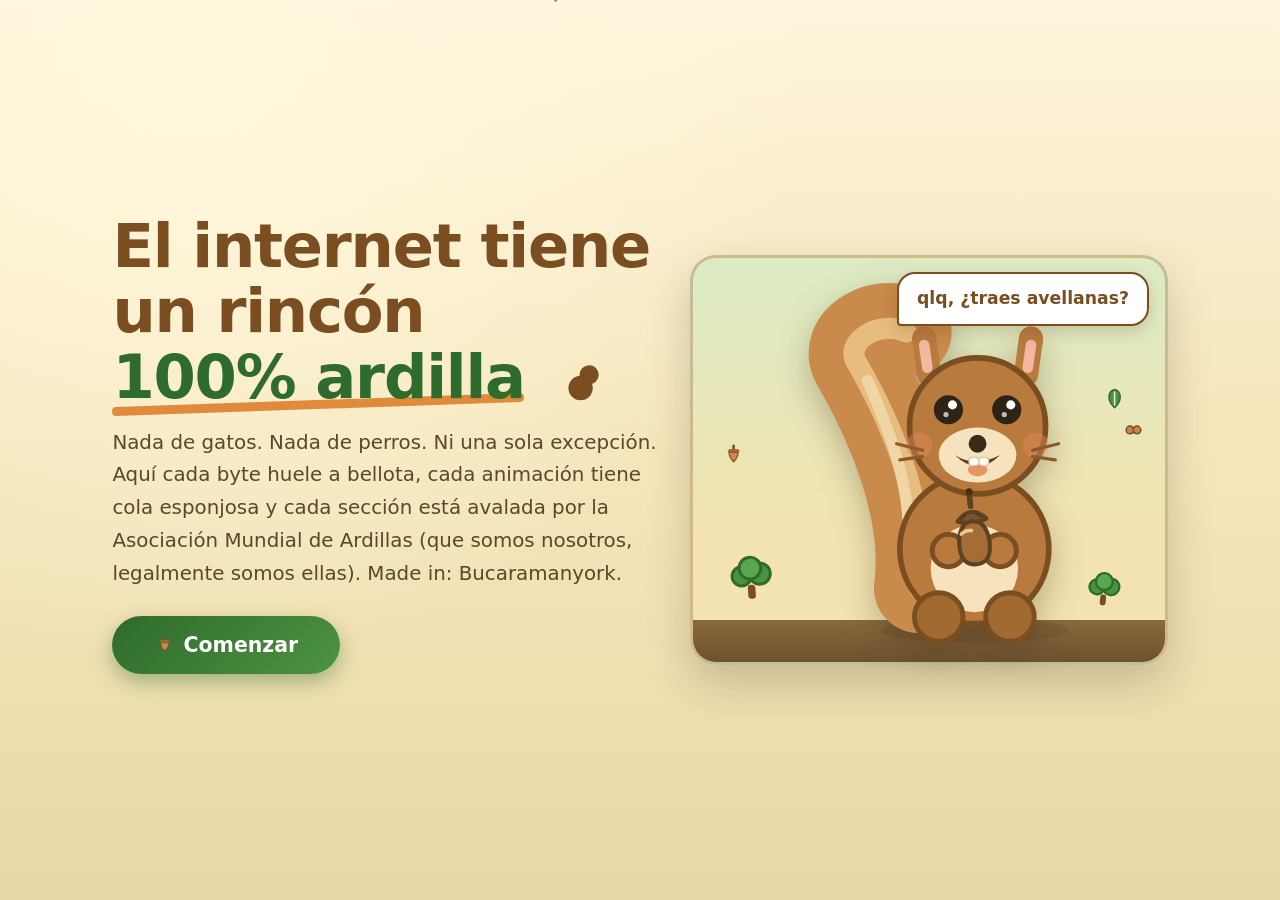
==== commit 36d72d7f: "Portada única + mapa a pantalla completa: botón Comenzar muestra el bosque; páginas internas apuntan" ====
--- a/index.html
+++ b/index.html
@@ -10,7 +10,7 @@
   <link rel="icon" type="image/png" href="squirreeeel-favicon.png">
   <link rel="stylesheet" href="style.css">
 </head>
-<body>
+<body class="escena-inicio">
   <span class="hoja-cae"><svg class='ico' aria-hidden='true'><use href='#i-hoja'/></svg></span><span class="hoja-cae"><svg class='ico' aria-hidden='true'><use href='#i-bellota'/></svg></span>
   <span class="hoja-cae"><svg class='ico' aria-hidden='true'><use href='#i-hoja-arce'/></svg></span><span class="hoja-cae"><svg class='ico' aria-hidden='true'><use href='#i-bellota'/></svg></span>
   <span class="hoja-cae"><svg class='ico' aria-hidden='true'><use href='#i-hoja'/></svg></span><span class="hoja-cae"><svg class='ico' aria-hidden='true'><use href='#i-hoja-arce'/></svg></span>
@@ -29,6 +29,7 @@
   </header>
 
   <main>
+    <div id="escena-inicio">
     <section class="hero">
       <div class="revelar visible">
         <h1>El internet tiene un rincón <span class="subraya">100% ardilla</span> <svg class='ico' aria-hidden='true'><use href='#i-ardilla'/></svg></h1>
@@ -38,9 +39,7 @@
           la Asociación Mundial de Ardillas (que somos nosotros, legalmente somos ellas). Made in: Bucaramanyork.
         </p>
         <div class="botones">
-          <a class="btn btn-verde" href="juego.html"><span class="aguijon"><svg class='ico' aria-hidden='true'><use href='#i-bellota'/></svg></span> Jugar a recolectar</a>
-          <a class="btn btn-naranja" href="quiz.html"><span class="aguijon"><svg class='ico' aria-hidden='true'><use href='#i-ardilla'/></svg></span> Hacer el quiz</a>
-          <a class="btn btn-crema" href="datos.html"><span class="aguijon"><svg class='ico' aria-hidden='true'><use href='#i-hoja'/></svg></span> Datos locos</a>
+          <button class="btn btn-verde" id="btn-comenzar"><span class="aguijon"><svg class='ico' aria-hidden='true'><use href='#i-bellota'/></svg></span> Comenzar</button>
         </div>
       </div>
 
@@ -107,88 +106,95 @@
         </svg>
       </div>
     </section>
-
-    <div class="cenefa"><div class="cinta" id="cinta">
-      <svg class='ico' aria-hidden='true'><use href='#i-ardilla'/></svg> <svg class='ico' aria-hidden='true'><use href='#i-bellota'/></svg> <svg class='ico' aria-hidden='true'><use href='#i-cacahuete'/></svg> <svg class='ico' aria-hidden='true'><use href='#i-hoja'/></svg> <svg class='ico' aria-hidden='true'><use href='#i-arbol'/></svg> <svg class='ico' aria-hidden='true'><use href='#i-bellota'/></svg> <svg class='ico' aria-hidden='true'><use href='#i-ardilla'/></svg> <svg class='ico' aria-hidden='true'><use href='#i-bellota'/></svg> <svg class='ico' aria-hidden='true'><use href='#i-cacahuete'/></svg> <svg class='ico' aria-hidden='true'><use href='#i-hoja'/></svg> <svg class='ico' aria-hidden='true'><use href='#i-arbol'/></svg> <svg class='ico' aria-hidden='true'><use href='#i-bellota'/></svg> <svg class='ico' aria-hidden='true'><use href='#i-ardilla'/></svg> <svg class='ico' aria-hidden='true'><use href='#i-bellota'/></svg> <svg class='ico' aria-hidden='true'><use href='#i-cacahuete'/></svg> <svg class='ico' aria-hidden='true'><use href='#i-hoja'/></svg> <svg class='ico' aria-hidden='true'><use href='#i-arbol'/></svg> <svg class='ico' aria-hidden='true'><use href='#i-bellota'/></svg> <svg class='ico' aria-hidden='true'><use href='#i-ardilla'/></svg> <svg class='ico' aria-hidden='true'><use href='#i-bellota'/></svg> <svg class='ico' aria-hidden='true'><use href='#i-cacahuete'/></svg> <svg class='ico' aria-hidden='true'><use href='#i-hoja'/></svg> <svg class='ico' aria-hidden='true'><use href='#i-arbol'/></svg> <svg class='ico' aria-hidden='true'><use href='#i-bellota'/></svg>
-    </div></div>
-
-    <section class="stats" id="stats">
-      <div class="stat"><div class="num"><span data-contador="200">0</span><em>+</em></div><div class="rotulo">especies de ardilla en el mundo</div></div>
-      <div class="stat"><div class="num"><span data-contador="74">0</span><em>%</em></div><div class="rotulo">de bellotas olvidadas (plantan bosques sin querer)</div></div>
-      <div class="stat"><div class="num"><span data-contador="32">0</span><em>km/h</em></div><div class="rotulo">de sprint haciendo el loco en el suelo</div></div>
-      <div class="stat"><div class="num"><span data-contador="12">0</span><em> m</em></div><div class="rotulo">de caída al vacío aterrizando de pie</div></div>
-    </section>
-
-    <h2 class="revelar" style="margin-top:2.8rem"><span class="emoji-grande"><svg class='ico' aria-hidden='true'><use href='#i-arbol'/></svg></span> El bosque completo, sección a sección</h2>
-    <div class="cartas">
-      <a class="carta revelar" href="datos.html">
-        <span class="etiqueta naranja">+20</span>
-        <span class="icono-em"><svg class='ico' aria-hidden='true'><use href='#i-hoja'/></svg></span>
-        <h3>Datos curiosos</h3>
-        <p>Memorias de oro, tobillos giratorios y setas que se secan solas. Generador aleatorio con sorpresa cada clic.</p>
-        <span class="flecha">→</span>
-      </a>
-      <a class="carta revelar" href="razas.html">
-        <span class="etiqueta">6 razas</span>
-        <span class="icono-em"><svg class='ico' aria-hidden='true'><use href='#i-mundo'/></svg></span>
-        <h3>Razas del mundo</h3>
-        <p>Roja, gris, negra, voladora, de tierra y la que cuelga selfies en la selva. El reparto mundial de la esponjosidad.</p>
-        <span class="flecha">→</span>
-      </a>
-      <a class="carta revelar" href="comida.html">
-        <span class="etiqueta naranja">menú</span>
-        <span class="icono-em"><svg class='ico' aria-hidden='true'><use href='#i-cacahuete'/></svg></span>
-        <h3>Alimentación</h3>
-        <p>Qué comen de verdad, y lo que jamás deben comer (spoiler: el pan es el gran villano).</p>
-        <span class="flecha">→</span>
-      </a>
-      <a class="carta revelar" href="quiz.html">
-        <span class="etiqueta">8 preg</span>
-        <span class="icono-em"><svg class='ico' aria-hidden='true'><use href='#i-ardilla'/></svg></span>
-        <h3>El gran quiz</h3>
-        <p>Demuestra que eres de leyenda o que confundes ardillas con hámsters. Títulos honoríficos incluidos.</p>
-        <span class="flecha">→</span>
-      </a>
-      <a class="carta revelar" href="juego.html">
-        <span class="etiqueta naranja">arcade</span>
-        <span class="icono-em"><svg class='ico' aria-hidden='true'><use href='#i-bellota'/></svg></span>
-        <h3>La Gran Recolecta</h3>
-        <p>Llena la despensa a clic limpio antes de que el invierno llegue. Combos, récord local y la ardilla más rápida del navegador.</p>
-        <span class="flecha">→</span>
-      </a>
-      <div class="carta revelar">
-        <span class="etiqueta">resumen</span>
-        <span class="icono-em"><svg class='ico' aria-hidden='true'><use href='#i-hoja-arce'/></svg></span>
-        <h3>En 3 segundos</h3>
-        <p><strong>1.</strong> 4 dientes que crecen sin parar · <strong>2.</strong> Olvidan el 74% del alijo · <strong>3.</strong> La cola es paraguas, manta y volante.</p>
-      </div>
     </div>
 
-    <div class="panel centrado mt-2 revelar">
-      <h2><span class="emoji-grande"><svg class='ico' aria-hidden='true'><use href='#i-bellota'/></svg></span> Dato ardilla del día</h2>
-      <div class="tarjeton-dato" id="dato-dia"><svg class='ico' aria-hidden='true'><use href='#i-ardilla'/></svg> <svg class='ico' aria-hidden='true'><use href='#i-flecha'/></svg> Cargando bellota de sabiduría...</div>
-      <button class="btn btn-naranja" onclick="nuevoDato()"><span class="aguijon"><svg class='ico' aria-hidden='true'><use href='#i-bellota'/></svg></span> Otra bellota de sabiduría</button>
+    <div id="escena-mapa" hidden>
+    <h2 class="revelar" style="margin-top:2.8rem"><span class="emoji-grande"><svg class='ico' aria-hidden='true'><use href='#i-arbol'/></svg></span> El bosque, lugar por lugar</h2>
+    <p class="sub-pagina">Adiós menús: esto es un mapa. Entra a los lugares, pasea por el bosque y descubre tres rincones escondidos que se desbloquean jugando.</p>
+
+    <svg xmlns="http://www.w3.org/2000/svg" style="display:none" aria-hidden="true"><defs><symbol id="i-trofeo" viewBox="0 0 24 24"><path d="M7 3.6 H17 V8 C17 12 14 14.6 12 14.6 C10 14.6 7 12 7 8 Z" fill="#e8b34b" stroke="#9a6b1f" stroke-width="1.6" stroke-linejoin="round"/><path d="M7 5 H4.2 V8 C4.2 10.6 5.8 12.4 7.6 12.8 M17 5 H19.8 V8 C19.8 10.6 18.2 12.4 16.4 12.8" fill="none" stroke="#d99c2b" stroke-width="1.7" stroke-linecap="round"/><path d="M12 14.6 V18.4 M8.6 20.4 H15.4 M12 18.4 L12 20.4" stroke="#c98a4b" stroke-width="2" stroke-linecap="round" fill="none"/></symbol><symbol id="i-matraz" viewBox="0 0 24 24"><path d="M9.6 3.4 H14.4 M11.2 3.4 V8 L14.6 20.6 C14.9 21.4 14.4 22 13.5 22 H10.5 C9.6 22 9.1 21.4 9.4 20.6 L12.8 8" fill="none" stroke="#3f7fb8" stroke-width="1.8" stroke-linecap="round" stroke-linejoin="round"/><path d="M9.2 15.4 H14.8" stroke="#57b1e8" stroke-width="2" stroke-linecap="round"/><path d="M14.8 12.2 H11.2" stroke="#57b1e8" stroke-width="1.6" stroke-linecap="round"/><circle cx="13.6" cy="18.6" r="1.1" fill="#8fd0f2"/></symbol><symbol id="i-candado" viewBox="0 0 24 24"><rect x="5.4" y="10.4" width="13.2" height="9.6" rx="2.4" fill="#a06a30" stroke="#7a4e21" stroke-width="1.6"/><path d="M8 10.4 V8.4 C8 5.8 9.8 4.2 12 4.2 C14.2 4.2 16 5.8 16 8.4 V10.4" fill="none" stroke="#7a4e21" stroke-width="2" stroke-linecap="round"/><circle cx="12" cy="14.6" r="1.7" fill="#fff6dd"/><path d="M12 16.2 V18" stroke="#7a4e21" stroke-width="1.8" stroke-linecap="round"/></symbol></defs></svg>
+
+    <div class="mapa-bosque revelar" id="mapa">
+      <span class="motivo-map" style="left:47%;top:3%"><svg class='ico' aria-hidden='true'><use href='#i-hoja-arce'/></svg></span>
+      <span class="motivo-map" style="left:91%;top:58%"><svg class='ico' aria-hidden='true'><use href='#i-cacahuete'/></svg></span>
+      <span class="motivo-map" style="left:7%;top:76%"><svg class='ico' aria-hidden='true'><use href='#i-hoja'/></svg></span>
+
+      <div class="zona" style="left:5%;top:13%">
+        <a href="#top">
+          <span class="zona-ico"><svg class='ico' aria-hidden='true'><use href='#i-ardilla'/></svg></span>
+          <span class="zona-nombre">La madriguera</span>
+          <span class="zona-tag">información</span>
+        </a>
+      </div>
+      <div class="zona" style="left:30%;top:6%">
+        <a href="datos.html">
+          <span class="zona-ico"><svg class='ico' aria-hidden='true'><use href='#i-arbol'/></svg></span>
+          <span class="zona-nombre">El gran roble</span>
+          <span class="zona-tag">curiosidades</span>
+        </a>
+      </div>
+      <div class="zona" style="left:57%;top:20%">
+        <a href="juego.html">
+          <span class="zona-ico"><svg class='ico' aria-hidden='true'><use href='#i-hoja'/></svg></span>
+          <span class="zona-nombre">El claro</span>
+          <span class="zona-tag">minijuegos</span>
+        </a>
+      </div>
+      <div class="zona" style="left:80%;top:8%">
+        <a href="comida.html">
+          <span class="zona-ico"><svg class='ico' aria-hidden='true'><use href='#i-hoja-arce'/></svg></span>
+          <span class="zona-nombre">Biblioteca del bosque</span>
+          <span class="zona-tag">guía práctica</span>
+        </a>
+      </div>
+      <div class="zona" style="left:10%;top:40%">
+        <a href="razas.html">
+          <span class="zona-ico"><svg class='ico' aria-hidden='true'><use href='#i-mundo'/></svg></span>
+          <span class="zona-nombre">Zona de ardillas</span>
+          <span class="zona-tag">especies</span>
+        </a>
+      </div>
+      <div class="zona" data-llave="alijo" style="left:38%;top:56%">
+        <a href="coleccion.html">
+          <span class="zona-ico"><svg class='ico' aria-hidden='true'><use href='#i-bellota'/></svg></span>
+          <span class="zona-nombre">Almacén de bellotas</span>
+          <span class="zona-tag">colección</span>
+        </a>
+      </div>
+      <div class="zona" data-llave="copa" style="left:63%;top:48%">
+        <a href="campeones.html">
+          <span class="zona-ico"><svg class='ico' aria-hidden='true'><use href='#i-trofeo'/></svg></span>
+          <span class="zona-nombre">Rincón de campeones</span>
+          <span class="zona-tag">puntuaciones</span>
+        </a>
+      </div>
+      <div class="zona" data-llave="lab6" style="left:45%;top:82%">
+        <a href="laboratorio.html">
+          <span class="zona-ico"><svg class='ico' aria-hidden='true'><use href='#i-matraz'/></svg></span>
+          <span class="zona-nombre">El laboratorio</span>
+          <span class="zona-tag">ciencia</span>
+        </a>
+      </div>
+
+      <div class="mapa-aviso" id="mapa-aviso" role="status"></div>
+    </div>
+
+    <footer>
+      <div class="pista">
+        <span class="motivo" style="left:4%"><svg class='ico' aria-hidden='true'><use href='#i-bellota'/></svg></span>
+        <span class="motivo" style="left:38%;animation-delay:0.8s"><svg class='ico' aria-hidden='true'><use href='#i-hoja'/></svg></span>
+        <span class="motivo" style="right:10%;animation-delay:1.6s"><svg class='ico' aria-hidden='true'><use href='#i-cacahuete'/></svg></span>
+        <span class="corredor"><svg class='ico' aria-hidden='true'><use href='#i-ardilla'/></svg><svg class='ico' aria-hidden='true'><use href='#i-viento'/></svg></span>
+      </div>
+      <p class="firma"><svg class='ico' aria-hidden='true'><use href='#i-ardilla'/></svg> La Madriguera Ardilla — hecho con bellotas, cero arañas en la RAM y cero gatos.<br>Toda la info es para entretenimiento: en la vida real, admira a la ardilla de lejos. Y si pasas por aquí, no te vayas sin un guaro en cuadra picha.</p>
+    </footer>
     </div>
   </main>
 
-  <footer>
-    <div class="pista">
-      <span class="motivo" style="left:4%"><svg class='ico' aria-hidden='true'><use href='#i-bellota'/></svg></span>
-      <span class="motivo" style="left:38%;animation-delay:0.8s"><svg class='ico' aria-hidden='true'><use href='#i-hoja'/></svg></span>
-      <span class="motivo" style="right:10%;animation-delay:1.6s"><svg class='ico' aria-hidden='true'><use href='#i-cacahuete'/></svg></span>
-      <span class="corredor"><svg class='ico' aria-hidden='true'><use href='#i-ardilla'/></svg><svg class='ico' aria-hidden='true'><use href='#i-viento'/></svg></span>
-    </div>
-    <p class="firma"><svg class='ico' aria-hidden='true'><use href='#i-ardilla'/></svg> La Madriguera Ardilla — hecho con bellotas, cero arañas en la RAM y cero gatos.<br>Toda la info es para entretenimiento: en la vida real, admira a la ardilla de lejos. Y si pasas por aquí, no te vayas sin un guaro en cuadra picha.</p>
-  </footer>
-
   <button class="volver-arriba" id="arriba" title="Subir"><svg class='ico' aria-hidden='true'><use href='#i-subir'/></svg></button>
 
   <svg xmlns="http://www.w3.org/2000/svg" style="display:none" aria-hidden="true"><defs><symbol id="i-ardilla" viewBox="0 0 24 24"><path d="M5.2 20 C 2.6 13, 8 5.2, 13.4 7.6 C 15.9 8.7, 16.2 12.2, 13.6 13.4" fill="none" stroke-width="5" stroke-linecap="round"/><circle cx="13.4" cy="16.2" r="4.6"/><circle cx="16.6" cy="11.2" r="3.6"/><path d="M15.6 8.2 Q15.3 5.6 16.6 4.6" fill="none" stroke-width="2.2" stroke-linecap="round"/><circle cx="18.2" cy="10.6" r="1"/></symbol><symbol id="i-bellota" viewBox="0 0 24 24"><path d="M12 6.6 V3.6" stroke="#7a4e21" stroke-width="2.4" stroke-linecap="round" fill="none"/><path d="M6.2 8.6 C 6.4 5.6, 17.6 5.6, 17.8 8.6 C 14.8 9.7, 9.2 9.7, 6.2 8.6 Z" fill="#a06a30"/><path d="M7.6 9.4 C 7.6 12.5, 9.4 16.6, 12 18.9 C 14.6 16.6, 16.4 12.5, 16.4 9.4 C 14.6 10, 9.4 10, 7.6 9.4 Z" fill="#c98a4b" stroke="#8a5426" stroke-width="1.2"/></symbol><symbol id="i-cacahuete" viewBox="0 0 24 24"><circle cx="8.6" cy="11.4" r="3.7" fill="#c4864f" stroke="#7a4e21" stroke-width="1.4"/><circle cx="15.2" cy="11.4" r="3.7" fill="#c4864f" stroke="#7a4e21" stroke-width="1.4"/><path d="M10.2 8.2 C 10.8 9.8, 13 9.8, 13.6 8.2" fill="none" stroke="#7a4e21" stroke-width="1.2"/><path d="M10.2 14.6 C 10.8 13, 13 13, 13.6 14.6" fill="none" stroke="#7a4e21" stroke-width="1.2"/></symbol><symbol id="i-hoja" viewBox="0 0 24 24"><path d="M12 3.4 C 5.6 5.2, 4.2 13.6, 12 20.6 C 19.8 13.6, 18.4 5.2, 12 3.4 Z" fill="#4c9341" stroke="#2f6b2c" stroke-width="1.4"/><path d="M12 5.8 V18.2" stroke="#dcebc4" stroke-width="1.5" stroke-linecap="round" fill="none"/></symbol><symbol id="i-hoja-arce" viewBox="0 0 24 24"><g transform="rotate(-6 12 10)"><path d="M12 2.8 L14.4 7.4 L19.8 7.2 L15.8 10.6 L18.2 16 L12 13.2 L5.8 16 L8.2 10.6 L4.2 7.2 L9.6 7.4 Z" fill="#e08a3c" stroke="#b96a22" stroke-width="1.3" stroke-linejoin="round"/></g><path d="M12 13.2 V19.8" stroke="#a06a30" stroke-width="2.2" stroke-linecap="round" fill="none"/></symbol><symbol id="i-arbol" viewBox="0 0 24 24"><rect x="10.5" y="13" width="3" height="5.6" rx="1.3" fill="#7a4e21"/><circle cx="8.4" cy="9.4" r="3.8" fill="#4c9341" stroke="#2f6b2c" stroke-width="1.2"/><circle cx="15.6" cy="8.8" r="4.2" fill="#4c9341" stroke="#2f6b2c" stroke-width="1.2"/><circle cx="11.9" cy="6.4" r="4.3" fill="#5aa84d" stroke="#2f6b2c" stroke-width="1.2"/></symbol><symbol id="i-pino" viewBox="0 0 24 24"><path d="M12 2.6 L3.6 10.4 H20.4 Z" fill="#4c9341" stroke="#2f6b2c" stroke-width="1.2" stroke-linejoin="round"/><path d="M12 8.4 L3.2 16.4 H20.8 Z" fill="#4c9341" stroke="#2f6b2c" stroke-width="1.2" stroke-linejoin="round"/><rect x="10.3" y="15.8" width="3.4" height="5" rx="1.3" fill="#7a4e21"/></symbol><symbol id="i-seta" viewBox="0 0 24 24"><path d="M4.6 9.4 C 4.6 4.6, 19.4 4.6, 19.4 9.4 C 16.4 10.8, 7.6 10.8, 4.6 9.4 Z" fill="#b1522e" stroke="#8a3c1e" stroke-width="1.3"/><circle cx="9.2" cy="6.8" r="1.4" fill="#f6e3bd"/><circle cx="14.8" cy="7.4" r="1.3" fill="#f6e3bd"/><rect x="10.2" y="9.4" width="3.6" height="7.6" rx="1.7" fill="#f6e3bd" stroke="#d8c19a" stroke-width="1.1"/></symbol><symbol id="i-parapente" viewBox="0 0 24 24"><path d="M4 7.4 C 4 2.8, 20 2.8, 20 7.4 C 13.8 5.2, 10.2 5.2, 4 7.4 Z" fill="#e08a3c" stroke="#b96a22" stroke-width="1.2"/><path d="M5.8 7.4 L9.4 12.4 M18.2 7.4 L14.6 12.4" fill="none" stroke="#7a4e21" stroke-width="1.5"/><path d="M14.6 14 C 16 13.4, 16.6 12, 16 10.8" fill="none" stroke="#b97a3e" stroke-width="2.2" stroke-linecap="round"/><circle cx="12" cy="14.8" r="2.7" fill="#b97a3e"/><circle cx="12" cy="11.9" r="2" fill="#b97a3e"/></symbol><symbol id="i-huella" viewBox="0 0 24 24"><circle cx="4.8" cy="9" r="1.8" fill="#7a4e21"/><circle cx="9.4" cy="7.8" r="1.8" fill="#7a4e21"/><circle cx="13.8" cy="7.8" r="1.8" fill="#7a4e21"/><circle cx="18.4" cy="9" r="1.8" fill="#7a4e21"/><ellipse cx="11.8" cy="16.6" rx="5" ry="4" fill="#7a4e21"/></symbol><symbol id="i-rama" viewBox="0 0 24 24"><path d="M3.4 19.4 C 9 15.4, 15 12.4, 21.4 8.6" fill="none" stroke="#7a4e21" stroke-width="2.6" stroke-linecap="round"/><ellipse cx="9.4" cy="13.4" rx="3.2" ry="1.7" transform="rotate(-38 9.4 13.4)" fill="#4c9341"/><ellipse cx="15.8" cy="10.4" rx="3.4" ry="1.8" transform="rotate(-28 15.8 10.4)" fill="#4c9341"/><ellipse cx="18.8" cy="8.8" rx="2.7" ry="1.5" transform="rotate(-22 18.8 8.8)" fill="#7db356"/></symbol><symbol id="i-brote" viewBox="0 0 24 24"><path d="M12 18.6 V8.6" stroke="#2f6b2c" stroke-width="2.2" stroke-linecap="round" fill="none"/><ellipse cx="7.6" cy="7" rx="3" ry="1.7" transform="rotate(-30 7.6 7)" fill="#4c9341"/><ellipse cx="16.2" cy="8.4" rx="3.2" ry="1.8" transform="rotate(25 16.2 8.4)" fill="#7db356"/><path d="M8.8 20.6 H15.2" stroke="#a06a30" stroke-width="2" stroke-linecap="round"/></symbol><symbol id="i-mundo" viewBox="0 0 24 24"><circle cx="12" cy="12" r="8.6" fill="none" stroke="#4c9341" stroke-width="2.4"/><ellipse cx="12" cy="12" rx="3.4" ry="8.4" fill="none" stroke="#4c9341" stroke-width="1.5"/><path d="M4.4 12 H19.6" stroke="#4c9341" stroke-width="1.8"/></symbol><symbol id="i-corazon" viewBox="0 0 24 24"><path d="M12 19.8 C 4.2 14.2, 2.6 7.8, 6.6 5.6 C 9 4.2, 12 6, 12 8.4 C 12 6, 15 4.2, 17.4 5.6 C 21.4 7.8, 19.8 14.2, 12 19.8 Z" fill="#d9613f"/></symbol><symbol id="i-copo" viewBox="0 0 24 24"><path d="M12 2.4 V21.6 M2.4 12 H21.6 M5.4 5.4 L18.6 18.6 M18.6 5.4 L5.4 18.6" fill="none" stroke="#9cc4d8" stroke-width="2.2" stroke-linecap="round"/></symbol><symbol id="i-gota" viewBox="0 0 24 24"><path d="M12 2.6 C 16.8 9.2, 19 13.4, 19 15.8 C 19 19, 15.9 21.4, 12 21.4 C 8.1 21.4, 5 19, 5 15.8 C 5 13.4, 7.2 9.2, 12 2.6 Z" fill="#8fb4c8" stroke="#5f8ca6" stroke-width="1.3"/><path d="M7.4 17.8 C 7.4 15.6, 9 13.4, 11.4 13" fill="none" stroke="#eaf4fa" stroke-width="1.5" stroke-linecap="round"/></symbol><symbol id="i-flor" viewBox="0 0 24 24"><circle cx="12" cy="6.6" r="2.7" fill="#ffd37a"/><circle cx="6.9" cy="13.7" r="2.7" fill="#ffd37a"/><circle cx="6.9" cy="10.3" r="2.7" fill="#ffd37a"/><circle cx="17.1" cy="10.3" r="2.7" fill="#ffd37a"/><circle cx="17.1" cy="13.7" r="2.7" fill="#ffd37a"/><circle cx="12" cy="12" r="2.9" fill="#e08a3c"/></symbol><symbol id="i-diente" viewBox="0 0 24 24"><path d="M7 6.4 C 7 4.2, 17 4.2, 17 6.4 L 17.2 11 C 16.4 13.8, 14.6 15.6, 13.4 18.4 L 12 15.2 L 10.6 18.4 C 9.4 15.6, 7.6 13.8, 6.8 11 Z" fill="#faf3dd" stroke="#d8c9a8" stroke-width="1.4"/></symbol><symbol id="i-cola" viewBox="0 0 24 24"><path d="M5.6 19.6 C 3.2 13.6, 7.6 7.6, 13 9.2 C 16.6 10.2, 17.6 14.4, 14.8 16.6" fill="none" stroke="#b97a3e" stroke-width="4.4" stroke-linecap="round"/></symbol><symbol id="i-tableta" viewBox="0 0 24 24"><rect x="3.6" y="6.6" width="16.8" height="10.8" rx="2.2" fill="#9a6a34" stroke="#7a4e21" stroke-width="1.4"/><path d="M9 7.2 V16.8 M15 7.2 V16.8 M3.6 12 H20.4" stroke="#7a4e21" stroke-width="1.1"/></symbol><symbol id="i-aviso" viewBox="0 0 24 24"><path d="M12 3.4 L22 19.8 H2 Z" fill="#e08a3c" stroke="#b96a22" stroke-width="1.4" stroke-linejoin="round"/><rect x="10.9" y="8.6" width="2.2" height="5.4" rx="1.1" fill="#fff8e0"/><circle cx="12" cy="16.6" r="1.3" fill="#fff8e0"/></symbol><symbol id="i-si" viewBox="0 0 24 24"><path d="M4.8 12.6 L10 18 L19.2 6" fill="none" stroke="#2f6b2c" stroke-width="3.4" stroke-linecap="round" stroke-linejoin="round"/></symbol><symbol id="i-no" viewBox="0 0 24 24"><path d="M6.6 6.6 L17.4 17.4 M17.4 6.6 L6.6 17.4" fill="none" stroke="#d9613f" stroke-width="3.4" stroke-linecap="round"/></symbol><symbol id="i-subir" viewBox="0 0 24 24"><path d="M12 3.2 L3.8 11.4 H7.4 V16.6 H16.6 V11.4 H20.2 Z"/></symbol><symbol id="i-flecha" viewBox="0 0 24 24"><path d="M3.4 12 H15.6 M10.4 6.8 L15.6 12 L10.4 17.2" fill="none" stroke-width="3" stroke-linecap="round" stroke-linejoin="round"/></symbol><symbol id="i-viento" viewBox="0 0 24 24"><path d="M4.4 7.6 Q 8 7.4 9.2 6 M3.2 12 Q 8.6 12 10.6 10.6 M5.2 16.4 Q 10.6 16.6 12.8 15.2" fill="none" stroke-width="2.4" stroke-linecap="round"/></symbol><symbol id="i-roja" viewBox="0 0 24 24"><path d="M5.2 20 C 2.6 13, 8 5.2, 13.4 7.6 C 15.9 8.7, 16.2 12.2, 13.6 13.4" fill="none" stroke="#b1522e" stroke-width="5" stroke-linecap="round"/><circle cx="13.4" cy="16.2" r="4.6" fill="#b1522e" stroke="#8a4a24" stroke-width="1.3"/><circle cx="13.4" cy="17.6" r="2.8" fill="#f6e3bd"/><circle cx="16.6" cy="11.2" r="3.6" fill="#b1522e" stroke="#8a4a24" stroke-width="1.3"/><path d="M15.6 8.2 Q15.3 5.6 16.6 4.6" fill="none" stroke="#b1522e" stroke-width="2.2" stroke-linecap="round"/><circle cx="18.2" cy="10.6" r="1" fill="#3a2a18"/><circle cx="20" cy="11.9" r="0.85" fill="#3a2a18"/></symbol><symbol id="i-gris" viewBox="0 0 24 24"><path d="M5.2 20 C 2.6 13, 8 5.2, 13.4 7.6 C 15.9 8.7, 16.2 12.2, 13.6 13.4" fill="none" stroke="#7d848e" stroke-width="5" stroke-linecap="round"/><circle cx="13.4" cy="16.2" r="4.6" fill="#7d848e" stroke="#5d636d" stroke-width="1.3"/><circle cx="13.4" cy="17.6" r="2.8" fill="#efeee7"/><circle cx="16.6" cy="11.2" r="3.6" fill="#7d848e" stroke="#5d636d" stroke-width="1.3"/><path d="M15.6 8.2 Q15.3 5.6 16.6 4.6" fill="none" stroke="#7d848e" stroke-width="2.2" stroke-linecap="round"/><circle cx="18.2" cy="10.6" r="1" fill="#3a2a18"/><circle cx="20" cy="11.9" r="0.85" fill="#3a2a18"/></symbol><symbol id="i-voladora" viewBox="0 0 24 24"><path d="M5.2 20 C 2.6 13, 8 5.2, 13.4 7.6 C 15.9 8.7, 16.2 12.2, 13.6 13.4" fill="none" stroke="#6b4f3a" stroke-width="5" stroke-linecap="round"/><circle cx="13.4" cy="16.2" r="4.6" fill="#6b4f3a" stroke="#4a3a28" stroke-width="1.3"/><circle cx="13.4" cy="17.6" r="2.8" fill="#eadcb9"/><circle cx="16.6" cy="11.2" r="3.6" fill="#6b4f3a" stroke="#4a3a28" stroke-width="1.3"/><path d="M15.6 8.2 Q15.3 5.6 16.6 4.6" fill="none" stroke="#6b4f3a" stroke-width="2.2" stroke-linecap="round"/><circle cx="18.2" cy="10.6" r="1" fill="#3a2a18"/><circle cx="20" cy="11.9" r="0.85" fill="#3a2a18"/><path d="M13.2 13.2 C 17 13.8, 18.8 15.8, 19 19" fill="none" stroke="#b97a3e" stroke-width="3.6" stroke-linecap="round"/></symbol><symbol id="i-tierra" viewBox="0 0 24 24"><path d="M5.2 20 C 2.6 13, 8 5.2, 13.4 7.6 C 15.9 8.7, 16.2 12.2, 13.6 13.4" fill="none" stroke="#a06a30" stroke-width="5" stroke-linecap="round"/><circle cx="13.4" cy="16.2" r="4.6" fill="#a06a30" stroke="#7a4e21" stroke-width="1.3"/><circle cx="13.4" cy="17.6" r="2.8" fill="#e8d9b0"/><circle cx="16.6" cy="11.2" r="3.6" fill="#a06a30" stroke="#7a4e21" stroke-width="1.3"/><path d="M15.6 8.2 Q15.3 5.6 16.6 4.6" fill="none" stroke="#a06a30" stroke-width="2.2" stroke-linecap="round"/><circle cx="18.2" cy="10.6" r="1" fill="#3a2a18"/><circle cx="20" cy="11.9" r="0.85" fill="#3a2a18"/></symbol><symbol id="i-negra" viewBox="0 0 24 24"><path d="M5.2 20 C 2.6 13, 8 5.2, 13.4 7.6 C 15.9 8.7, 16.2 12.2, 13.6 13.4" fill="none" stroke="#3b3b44" stroke-width="5" stroke-linecap="round"/><circle cx="13.4" cy="16.2" r="4.6" fill="#3b3b44" stroke="#20202a" stroke-width="1.3"/><circle cx="13.4" cy="17.6" r="2.8" fill="#5a5a63"/><circle cx="16.6" cy="11.2" r="3.6" fill="#3b3b44" stroke="#20202a" stroke-width="1.3"/><path d="M15.6 8.2 Q15.3 5.6 16.6 4.6" fill="none" stroke="#3b3b44" stroke-width="2.2" stroke-linecap="round"/><circle cx="18.2" cy="10.6" r="1" fill="#c9c9d2"/><circle cx="20" cy="11.9" r="0.85" fill="#c9c9d2"/></symbol><symbol id="i-prevost" viewBox="0 0 24 24"><path d="M5.2 20 C 2.6 13, 8 5.2, 13.4 7.6 C 15.9 8.7, 16.2 12.2, 13.6 13.4" fill="none" stroke="#1f1f26" stroke-width="5" stroke-linecap="round"/><circle cx="13.4" cy="16.2" r="4.6" fill="#1f1f26" stroke="#111118" stroke-width="1.3"/><circle cx="13.4" cy="17.6" r="2.8" fill="#e08a3c"/><circle cx="16.6" cy="11.2" r="3.6" fill="#1f1f26" stroke="#111118" stroke-width="1.3"/><path d="M15.6 8.2 Q15.3 5.6 16.6 4.6" fill="none" stroke="#1f1f26" stroke-width="2.2" stroke-linecap="round"/><circle cx="18.2" cy="10.6" r="1" fill="#0e0e14"/><circle cx="20" cy="11.9" r="0.85" fill="#0e0e14"/><ellipse cx="17.9" cy="11.6" rx="1.9" ry="2.1" fill="#f6e3bd"/></symbol></defs></svg>
   <script>
-    /* Marquee doble para bucle sin costuras */
-    const cinta = document.getElementById("cinta");
-    cinta.innerHTML += cinta.innerHTML;
-
     /* Barra de progreso de scroll */
     const barra = document.getElementById("barra");
     addEventListener("scroll", () => {
@@ -204,56 +210,41 @@
     }, { threshold: 0.15 });
     document.querySelectorAll(".revelar").forEach(el => obs.observe(el));
 
-    /* Contadores animados */
-    const obs2 = new IntersectionObserver((es) => {
-      es.forEach(e => {
-        if (!e.isIntersecting) return;
-        const nums = e.target.querySelectorAll("[data-contador]");
-        nums.forEach(n => {
-          const meta = +n.dataset.contador, inicio = performance.now();
-          const paso = (t) => {
-            const p = Math.min(1, (t - inicio) / 1400);
-            n.textContent = Math.round(meta * (1 - Math.pow(1 - p, 3)));
-            if (p < 1) requestAnimationFrame(paso);
-          };
-          requestAnimationFrame(paso);
+    /* Escenas: la portada sube la puerta y el mapa ocupa el bosque */
+    function comenzar() {
+      document.body.classList.remove("escena-inicio");
+      const m = document.getElementById("escena-mapa");
+      m.hidden = false;
+      scrollTo(0, 0);
+      document.querySelectorAll("#escena-mapa .revelar").forEach(el => obs.observe(el));
+    }
+    document.getElementById("btn-comenzar").addEventListener("click", comenzar);
+    if (new URLSearchParams(location.search).get("mapa") === "1") comenzar();
+
+    /* --- Mapa del bosque: lugares bloqueados --- */
+    const PROG = JSON.parse(localStorage.getItem("ardilla_progreso") || "{}");
+    const aviso = document.getElementById("mapa-aviso");
+    const PISTA = {
+      alijo: "Este almacén está cerrado con llave. Juega una partida de La Gran Recolecta para llenarlo y abrirlo.",
+      copa: "Aquí se celebran campeones. Termina el gran quiz para abrir el rincón.",
+      lab6: "El laboratorio solo se abre con curiosidad pura: pulsa botones en el Gran Roble seis veces y la ciencia abrirá paso."
+    };
+    document.querySelectorAll(".zona").forEach(z => {
+      const k = z.dataset.llave;
+      if (!k) return;
+      const abierto = k === "lab6" ? (PROG.lab || 0) >= 6 : !!PROG[k];
+      if (!abierto) {
+        z.classList.add("bloqueada");
+        z.querySelector(".zona-ico").insertAdjacentHTML("beforeend", "<svg class='candado' aria-hidden='true'><use href='#i-candado'/></svg>");
+        z.querySelector("a").addEventListener("click", e => {
+          e.preventDefault();
+          aviso.textContent = PISTA[k] || "Lugar cerrado.";
+          aviso.classList.add("visible");
+          clearTimeout(aviso._t);
+          aviso._t = setTimeout(() => aviso.classList.remove("visible"), 4200);
         });
-        obs2.unobserve(e.target);
-      });
-    }, { threshold: 0.4 });
-    obs2.observe(document.getElementById("stats"));
-
-    /* Datos aleatorios */
-    const DATOS = [
-      "Las ardillas entierran bellotas una a una y olvidan hasta el 74%. Cada bosque nuevo tiene bellotas que plantó una ardilla distraída.",
-      "Sus 4 dientes delanteros crecen sin parar toda la vida. Roer madera y nueces les sirve de lima automática.",
-      "La cola de una ardilla es paraguas, manta, volante, sombrilla y teléfono de pelusa. Una navaja suiza con forma de nube.",
-      "Pueden saltar hasta 4 metros: la distancia entre árboles pilla por sorpresa a ambos.",
-      "Existen ardillas voladoras que planean hasta 90 metros con un pliegue de piel. El parapente ni se acerca.",
-      "Giran los tobillos 180° para bajar de los árboles con la cabeza hacia abajo. Los bomberos toman nota.",
-      "Ven en color y distinguen nueces maduras a distancia. También eligen las avellanas de tu despensa: no son coincidencias.",
-      "En otoño, una sola ardilla puede esconder 10.000 frutos. El bosque, en primavera, sale ganando.",
-      "Las grises urbanas abren comederos, cruzan cables de alta tensión y atracan a turistas. Son la evolución 2.0.",
-      "Las ardillas rojas secan setas venenosas en las ramas y se las comen semanas después. MasterChef, nivel bosque.",
-      "Una ardilla adulta pesa como una taza de café llena y aun así tumba comederos enteros con la mirada.",
-      "Tienen llamadas de alarma distintas para halcones y para zorros: son bilingües del peligro.",
-      "Nacen ciegas, sordas y sin pelo, y un mes y medio después ya corren por las ramas como si nada.",
-      "En Japón hay ardillas que comen de la mano de los turistas. Reciben críticas de 5 estrellas en cola esponjosa.",
-      "Su nido (drey) está a unos 9 metros del suelo y a veces lo construyen robándoselo a los pájaros. Desalojos exprés.",
-      "Si las ves correr en zigzag por la calle, es que no tienen ni idea de cruzar: la culpa la tiene el cinturón de seguridad vegetal.",
-      "Las ardillas se comunican con chasquidos y movimientos de cola. Su selfie más famosa es una nuez en las manos.",
-      "Una ardilla puede frío, pero no hiberna del todo: se queda en modo mantenimiento y abre la despensa con pereza.",
-      "En Siberia hay ardillas que han sobrevivido a -30 °C. Su cola funciona de edredón.",
-      "Las ardillas no son vegetarianas estrictas: se comen algún que otro insecto para pillar proteína. Estilo freegan."
-    ];
-    function nuevoDato() {
-      const el = document.getElementById("dato-dia");
-      el.classList.remove("entra");
-      void el.offsetWidth;
-      el.innerHTML = "<svg class='ico' aria-hidden='true'><use href='#i-ardilla'/></svg> <svg class='ico' aria-hidden='true'><use href='#i-flecha'/></svg> " + DATOS[Math.floor(Math.random() * DATOS.length)];
-      el.classList.add("entra");
-    }
-    nuevoDato();
+      }
+    });
   </script>
 </body>
 </html>
--- a/style.css
+++ b/style.css
@@ -692,4 +692,114 @@
 /* ---------- Utilidades ---------- */
 .centrado { text-align: center; }
 .mt-2 { margin-top: 2rem; }
-.dato-chico { font-size: 0.98rem; color: #7d6848; }+.dato-chico { font-size: 0.98rem; color: #7d6848; }
+
+/* ---------- Mapa del bosque ---------- */
+.mapa-bosque {
+  position: relative;
+  height: 460px;
+  border-radius: 24px;
+  overflow: hidden;
+  background: #1d2a12 url('assets/forest/background-light-large.png') bottom center / cover no-repeat;
+  border: 3px solid rgba(122,78,33,0.35);
+  box-shadow: var(--sombra-fuerte), inset 0 0 60px rgba(20,26,12,0.35);
+  margin-bottom: 2rem;
+}
+.mapa-bosque .motivo-map { position: absolute; font-size: 1.6rem; color: #ffd37a; opacity: 0.85; filter: drop-shadow(0 3px 3px rgba(0,0,0,0.4)); animation: flotar-s 3.4s ease-in-out infinite; }
+@keyframes flotar-s { 0%,100% { transform: translateY(0); } 50% { transform: translateY(-7px); } }
+.zona { position: absolute; width: 150px; text-align: center; z-index: 2; }
+.zona a { display: flex; flex-direction: column; align-items: center; text-decoration: none; color: inherit; }
+.zona-ico {
+  width: 62px; height: 62px; border-radius: 50%;
+  background: linear-gradient(180deg, #fff8e0, #f0dfae);
+  border: 3px solid #a06a30;
+  box-shadow: 0 6px 14px rgba(0,0,0,0.35);
+  display: grid; place-items: center;
+  font-size: 2.25rem; color: var(--acu);
+  transition: transform 0.22s cubic-bezier(.34,1.56,.64,1), box-shadow 0.22s;
+  position: relative;
+}
+.zona:hover .zona-ico { transform: translateY(-7px) rotate(-4deg); box-shadow: 0 12px 22px rgba(0,0,0,0.4); }
+.zona-nombre {
+  margin-top: 0.45rem; font-weight: 800; font-size: 0.98rem;
+  color: #fff8e0; line-height: 1.2;
+  text-shadow: 0 1px 3px rgba(0,0,0,0.8), 0 0 10px rgba(0,0,0,0.5);
+  letter-spacing: 0.01em;
+}
+.zona-tag {
+  margin-top: 0.22rem; font-size: 0.78rem; font-weight: 700;
+  color: #ffe9a8; background: rgba(38,28,10,0.55);
+  padding: 0.16rem 0.65rem; border-radius: 999px;
+  letter-spacing: 0.05em; text-transform: uppercase;
+}
+.zona.bloqueada .zona-ico { filter: grayscale(1) brightness(0.72); color: #9a8f6e; border-color: #6b5f45; background: linear-gradient(180deg, #d9d2b4, #b5ab87); }
+.zona.bloqueada .zona-nombre { color: #cdc4a4; }
+.zona.bloqueada .zona-tag { background: rgba(20,16,6,0.6); color: #cfc6a4; }
+.zona.bloqueada .zona-ico::after {
+  content: ""; position: absolute; right: -6px; bottom: -6px; width: 26px; height: 26px;
+  background: #7a4e21; border-radius: 50%; border: 2.5px solid #fff8e0;
+  display: grid; place-items: center;
+  box-shadow: 0 3px 8px rgba(0,0,0,0.45);
+}
+.zona.bloqueada .zona-ico .candado {
+  position: absolute; right: -5px; bottom: -5px; width: 19px; height: 19px;
+  color: #fff8e0; z-index: 3; filter: drop-shadow(0 2px 3px rgba(0,0,0,0.5));
+}
+.mapa-aviso {
+  position: absolute; left: 50%; bottom: 14px; transform: translateX(-50%) translateY(14px);
+  background: rgba(29,20,8,0.92); color: #ffe9a8;
+  border: 2px solid var(--naranja); border-radius: 14px;
+  padding: 0.7rem 1.3rem; font-weight: 700; font-size: 0.98rem;
+  max-width: 86%; text-align: center;
+  opacity: 0; pointer-events: none; transition: all 0.3s;
+  z-index: 5; box-shadow: 0 8px 22px rgba(0,0,0,0.5);
+}
+.mapa-aviso.visible { opacity: 1; transform: translateX(-50%) translateY(0); }
+@media (max-width: 700px) {
+  .mapa-bosque { height: auto; padding: 1.2rem 0.8rem 0.9rem; }
+  .zona { position: static; width: 46%; margin: 0.7rem 1%; display: inline-block; vertical-align: top; }
+  .mapa-aviso { bottom: 6px; }
+}
+
+/* ---------- Escenas: la portada y el mapa a pantalla completa ---------- */
+body.escena-inicio {
+  height: 100vh;
+  overflow: hidden;
+}
+body.escena-inicio header { display: none; }
+body.escena-inicio main { padding-top: 1.2rem; padding-bottom: 0; }
+#escena-inicio .hero {
+  min-height: calc(100vh - 1.2rem);
+  align-content: center;
+  margin-bottom: 0;
+  padding-top: 0;
+}
+#escena-inicio .hero .texto-hero { margin-bottom: 1.6rem; }
+#btn-comenzar {
+  padding: 1.05rem 2.6rem;
+  font-size: 1.28rem;
+}
+#escena-mapa {
+  min-height: 100vh;
+  display: flex;
+  flex-direction: column;
+}
+#escena-mapa[hidden] { display: none; }
+#escena-mapa .mapa-bosque {
+  height: auto;
+  flex: 1;
+  min-height: 440px;
+}
+#escena-mapa footer {
+  margin-top: 0;
+}
+@media (max-height: 720px) {
+  #escena-inicio .hero { min-height: calc(100svh - 1.2rem); padding: 3rem 0 2.5rem; }
+}
+@media (max-width: 820px) {
+  body.escena-inicio { height: auto; overflow: auto; }
+  body.escena-inicio header { display: block; }
+}
+@media (max-width: 700px) {
+  #escena-mapa .mapa-bosque { min-height: 0; }
+}
